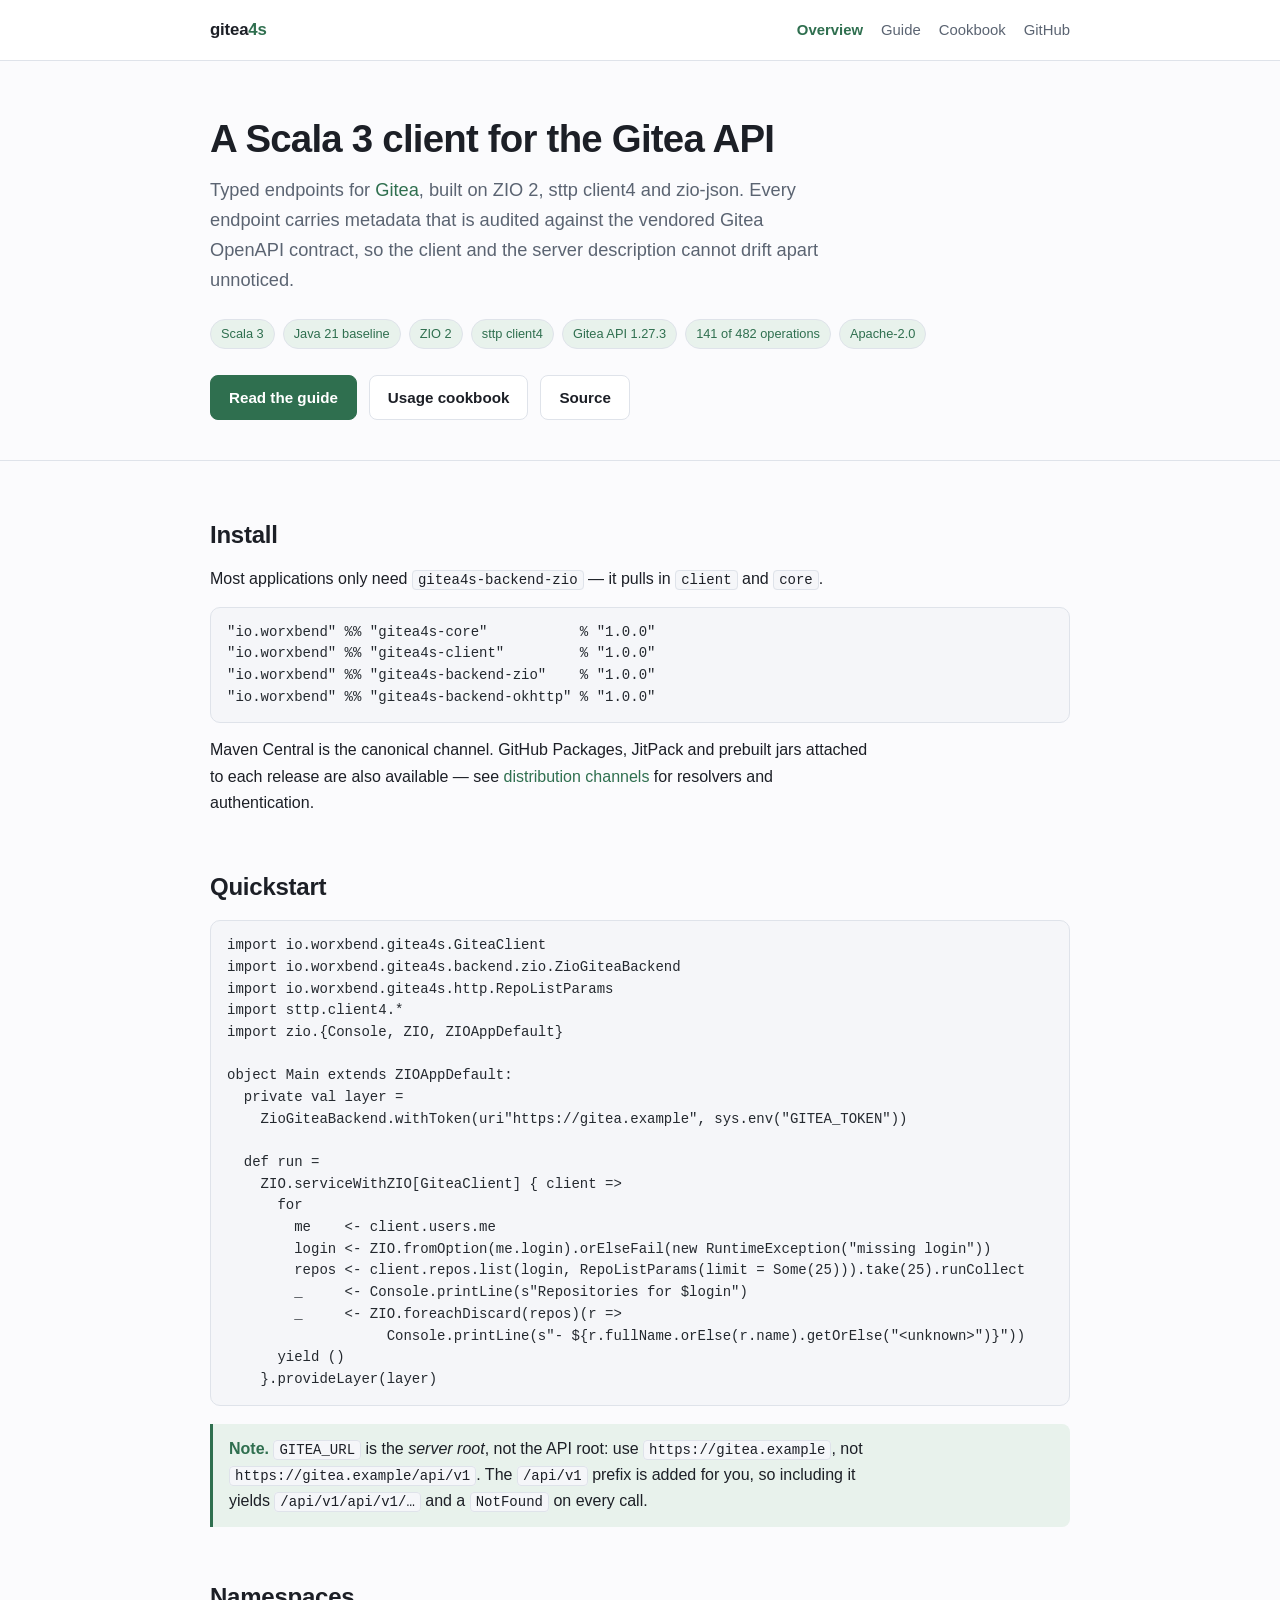
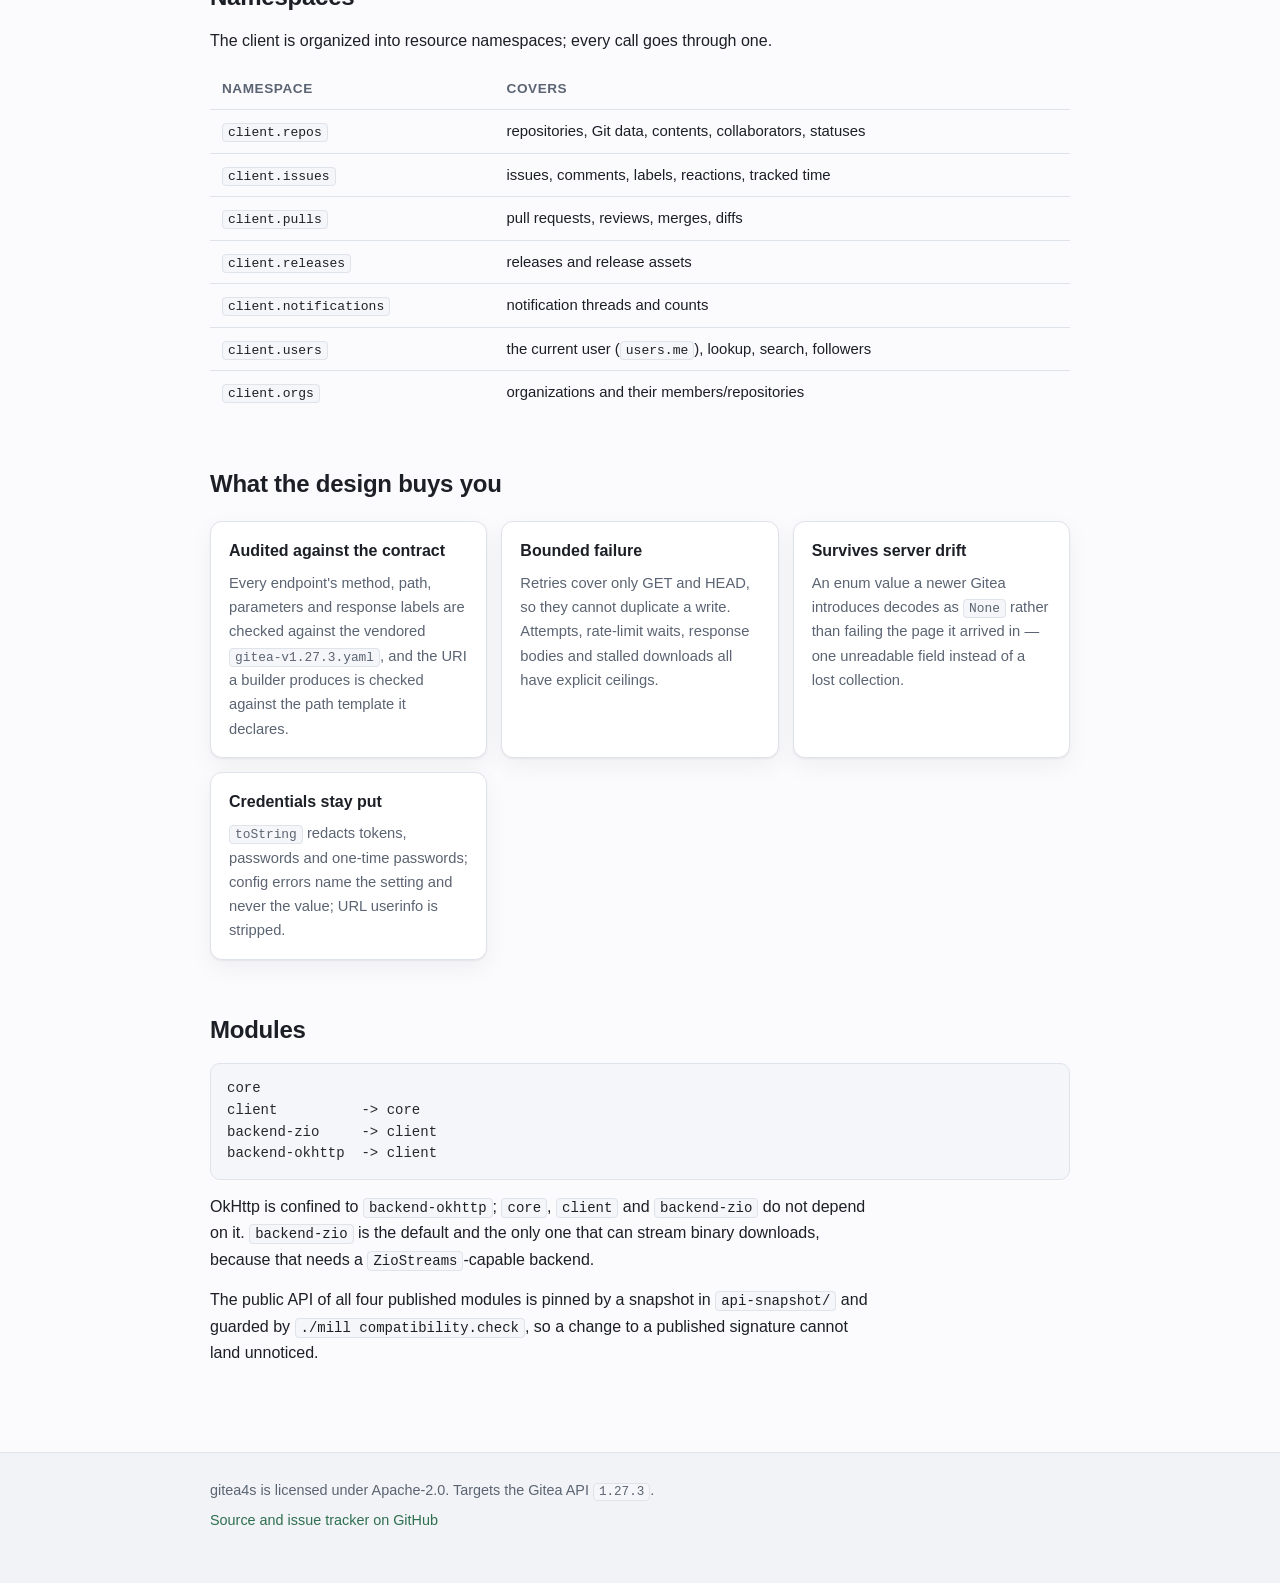
==== docs/index.html @ dbda1334 "Add typed coverage for eleven Gitea 1.27.3 operations" ====
<!doctype html>
<html lang="en">
<head>
<meta charset="utf-8">
<meta name="viewport" content="width=device-width, initial-scale=1">
<title>gitea4s — a Scala 3 client for the Gitea API</title>
<meta name="description" content="gitea4s is a Scala 3 client library for the Gitea API, built on ZIO 2, sttp client4 and zio-json, with every implemented endpoint audited against the Gitea 1.27.3 OpenAPI contract.">
<link rel="stylesheet" href="assets/site.css">
</head>
<body>

<header class="site">
  <div class="wrap">
    <a class="brand" href="index.html">gitea<span>4s</span></a>
    <nav class="site">
      <a href="index.html" aria-current="page">Overview</a>
      <a href="guide.html">Guide</a>
      <a href="cookbook.html">Cookbook</a>
      <a href="https://github.com/worxbend/gitea-scala-client">GitHub</a>
    </nav>
  </div>
</header>

<section class="hero">
  <div class="wrap">
    <h1>A Scala 3 client for the Gitea API</h1>
    <p class="lead">
      Typed endpoints for <a href="https://gitea.io">Gitea</a>, built on ZIO 2, sttp client4 and
      zio-json. Every endpoint carries metadata that is audited against the vendored Gitea OpenAPI
      contract, so the client and the server description cannot drift apart unnoticed.
    </p>
    <div class="badges">
      <span class="badge">Scala 3</span>
      <span class="badge">Java 21 baseline</span>
      <span class="badge">ZIO 2</span>
      <span class="badge">sttp client4</span>
      <span class="badge">Gitea API 1.27.3</span>
      <span class="badge">141 of 482 operations</span>
      <span class="badge">Apache-2.0</span>
    </div>
    <div class="cta">
      <a class="btn primary" href="guide.html">Read the guide</a>
      <a class="btn" href="cookbook.html">Usage cookbook</a>
      <a class="btn" href="https://github.com/worxbend/gitea-scala-client">Source</a>
    </div>
  </div>
</section>

<main>
<div class="wrap">

  <h2>Install</h2>

  <p>Most applications only need <code>gitea4s-backend-zio</code> — it pulls in
  <code>client</code> and <code>core</code>.</p>

<pre><code>"io.worxbend" %% "gitea4s-core"           % "1.0.0"
"io.worxbend" %% "gitea4s-client"         % "1.0.0"
"io.worxbend" %% "gitea4s-backend-zio"    % "1.0.0"
"io.worxbend" %% "gitea4s-backend-okhttp" % "1.0.0"</code></pre>

  <p>Maven Central is the canonical channel. GitHub Packages, JitPack and prebuilt jars attached to
  each release are also available — see
  <a href="https://github.com/worxbend/gitea-scala-client#distribution-channels">distribution
  channels</a> for resolvers and authentication.</p>

  <h2>Quickstart</h2>

<pre><code>import io.worxbend.gitea4s.GiteaClient
import io.worxbend.gitea4s.backend.zio.ZioGiteaBackend
import io.worxbend.gitea4s.http.RepoListParams
import sttp.client4.*
import zio.{Console, ZIO, ZIOAppDefault}

object Main extends ZIOAppDefault:
  private val layer =
    ZioGiteaBackend.withToken(uri"https://gitea.example", sys.env("GITEA_TOKEN"))

  def run =
    ZIO.serviceWithZIO[GiteaClient] { client =&gt;
      for
        me    &lt;- client.users.me
        login &lt;- ZIO.fromOption(me.login).orElseFail(new RuntimeException("missing login"))
        repos &lt;- client.repos.list(login, RepoListParams(limit = Some(25))).take(25).runCollect
        _     &lt;- Console.printLine(s"Repositories for $login")
        _     &lt;- ZIO.foreachDiscard(repos)(r =&gt;
                   Console.printLine(s"- ${r.fullName.orElse(r.name).getOrElse("&lt;unknown&gt;")}"))
      yield ()
    }.provideLayer(layer)</code></pre>

  <div class="note">
    <p><strong>Note.</strong> <code>GITEA_URL</code> is the <em>server root</em>, not the API root:
    use <code>https://gitea.example</code>, not <code>https://gitea.example/api/v1</code>. The
    <code>/api/v1</code> prefix is added for you, so including it yields
    <code>/api/v1/api/v1/…</code> and a <code>NotFound</code> on every call.</p>
  </div>

  <h2>Namespaces</h2>

  <p>The client is organized into resource namespaces; every call goes through one.</p>

  <div class="table-scroll">
  <table>
    <thead><tr><th>Namespace</th><th>Covers</th></tr></thead>
    <tbody>
      <tr><td><code>client.repos</code></td><td>repositories, Git data, contents, collaborators, statuses</td></tr>
      <tr><td><code>client.issues</code></td><td>issues, comments, labels, reactions, tracked time</td></tr>
      <tr><td><code>client.pulls</code></td><td>pull requests, reviews, merges, diffs</td></tr>
      <tr><td><code>client.releases</code></td><td>releases and release assets</td></tr>
      <tr><td><code>client.notifications</code></td><td>notification threads and counts</td></tr>
      <tr><td><code>client.users</code></td><td>the current user (<code>users.me</code>), lookup, search, followers</td></tr>
      <tr><td><code>client.orgs</code></td><td>organizations and their members/repositories</td></tr>
    </tbody>
  </table>
  </div>

  <h2>What the design buys you</h2>

  <div class="cards">
    <div class="card">
      <h3>Audited against the contract</h3>
      <p>Every endpoint's method, path, parameters and response labels are checked against the
      vendored <code>gitea-v1.27.3.yaml</code>, and the URI a builder produces is checked against
      the path template it declares.</p>
    </div>
    <div class="card">
      <h3>Bounded failure</h3>
      <p>Retries cover only GET and HEAD, so they cannot duplicate a write. Attempts, rate-limit
      waits, response bodies and stalled downloads all have explicit ceilings.</p>
    </div>
    <div class="card">
      <h3>Survives server drift</h3>
      <p>An enum value a newer Gitea introduces decodes as <code>None</code> rather than failing the
      page it arrived in — one unreadable field instead of a lost collection.</p>
    </div>
    <div class="card">
      <h3>Credentials stay put</h3>
      <p><code>toString</code> redacts tokens, passwords and one-time passwords; config errors name
      the setting and never the value; URL userinfo is stripped.</p>
    </div>
  </div>

  <h2>Modules</h2>

<pre><code>core
client          -&gt; core
backend-zio     -&gt; client
backend-okhttp  -&gt; client</code></pre>

  <p>OkHttp is confined to <code>backend-okhttp</code>; <code>core</code>, <code>client</code> and
  <code>backend-zio</code> do not depend on it. <code>backend-zio</code> is the default and the only
  one that can stream binary downloads, because that needs a <code>ZioStreams</code>-capable
  backend.</p>

  <p>The public API of all four published modules is pinned by a snapshot in
  <code>api-snapshot/</code> and guarded by <code>./mill compatibility.check</code>, so a change to
  a published signature cannot land unnoticed.</p>

</div>
</main>

<footer class="site">
  <div class="wrap">
    <p>gitea4s is licensed under Apache-2.0. Targets the Gitea API <code>1.27.3</code>.</p>
    <p><a href="https://github.com/worxbend/gitea-scala-client">Source and issue tracker on GitHub</a></p>
  </div>
</footer>

</body>
</html>
---- docs/assets/site.css ----
/* gitea4s microsite — hand-written, self-contained, no external assets. */

:root {
  color-scheme: light dark;

  --bg: #fbfbfd;
  --bg-raised: #ffffff;
  --bg-sunken: #f2f3f7;
  --text: #1c1f26;
  --text-muted: #5b6472;
  --border: #dfe3ea;
  --accent: #2f6f4f;
  --accent-soft: #e8f2ec;
  --code-bg: #f5f6f9;
  --code-text: #24292f;
  --shadow: 0 1px 2px rgba(16, 22, 32, .06), 0 8px 24px rgba(16, 22, 32, .05);
}

@media (prefers-color-scheme: dark) {
  :root {
    --bg: #0f1216;
    --bg-raised: #161a20;
    --bg-sunken: #12161b;
    --text: #e6e9ee;
    --text-muted: #9aa4b2;
    --border: #262c35;
    --accent: #6fc79a;
    --accent-soft: #16241d;
    --code-bg: #12161b;
    --code-text: #d6dbe3;
    --shadow: 0 1px 2px rgba(0, 0, 0, .5), 0 8px 24px rgba(0, 0, 0, .35);
  }
}

* { box-sizing: border-box; }

body {
  margin: 0;
  background: var(--bg);
  color: var(--text);
  font: 16px/1.65 -apple-system, BlinkMacSystemFont, "Segoe UI", Roboto, "Helvetica Neue", Arial, sans-serif;
  -webkit-text-size-adjust: 100%;
}

a { color: var(--accent); text-decoration: none; }
a:hover { text-decoration: underline; }

.wrap { max-width: 900px; margin: 0 auto; padding: 0 20px; }

/* ---------- header ---------- */

header.site {
  border-bottom: 1px solid var(--border);
  background: var(--bg-raised);
  position: sticky;
  top: 0;
  z-index: 10;
}

header.site .wrap {
  display: flex;
  align-items: center;
  gap: 24px;
  min-height: 60px;
  flex-wrap: wrap;
}

.brand {
  font-weight: 700;
  font-size: 1.05rem;
  color: var(--text);
  letter-spacing: -.01em;
}
.brand:hover { text-decoration: none; }
.brand span { color: var(--accent); }

nav.site { display: flex; gap: 18px; margin-left: auto; flex-wrap: wrap; }
nav.site a { color: var(--text-muted); font-size: .93rem; }
nav.site a:hover, nav.site a[aria-current="page"] { color: var(--accent); text-decoration: none; }
nav.site a[aria-current="page"] { font-weight: 600; }

/* ---------- hero ---------- */

.hero { padding: 56px 0 40px; border-bottom: 1px solid var(--border); }
.hero h1 { font-size: 2.4rem; line-height: 1.15; margin: 0 0 14px; letter-spacing: -.02em; }
.hero p.lead { font-size: 1.14rem; color: var(--text-muted); margin: 0 0 24px; max-width: 62ch; }

.badges { display: flex; flex-wrap: wrap; gap: 8px; margin-bottom: 26px; }
.badge {
  font-size: .8rem;
  padding: 3px 10px;
  border-radius: 999px;
  background: var(--accent-soft);
  color: var(--accent);
  border: 1px solid var(--border);
  white-space: nowrap;
}

.cta { display: flex; gap: 12px; flex-wrap: wrap; }
.btn {
  display: inline-block;
  padding: 9px 18px;
  border-radius: 8px;
  font-size: .95rem;
  font-weight: 600;
  border: 1px solid var(--border);
  background: var(--bg-raised);
  color: var(--text);
}
.btn:hover { text-decoration: none; border-color: var(--accent); }
.btn.primary { background: var(--accent); border-color: var(--accent); color: #fff; }
@media (prefers-color-scheme: dark) { .btn.primary { color: #0f1216; } }

/* ---------- content ---------- */

main { padding: 40px 0 72px; }

h2 {
  font-size: 1.5rem;
  margin: 44px 0 12px;
  letter-spacing: -.01em;
  padding-top: 6px;
}
h2:first-of-type { margin-top: 8px; }
h3 { font-size: 1.1rem; margin: 28px 0 8px; }

p { margin: 0 0 14px; max-width: 74ch; }
ul, ol { max-width: 74ch; padding-left: 22px; }
li { margin-bottom: 6px; }

code {
  font-family: ui-monospace, SFMono-Regular, "SF Mono", Menlo, Consolas, monospace;
  font-size: .875em;
  background: var(--code-bg);
  padding: 1px 5px;
  border-radius: 4px;
  border: 1px solid var(--border);
}

pre {
  background: var(--code-bg);
  color: var(--code-text);
  border: 1px solid var(--border);
  border-radius: 10px;
  padding: 14px 16px;
  overflow-x: auto;
  font-size: .875rem;
  line-height: 1.55;
}
pre code { background: none; border: 0; padding: 0; font-size: inherit; }

/* Wide content scrolls inside its own box; the page never scrolls sideways. */
.table-scroll { overflow-x: auto; margin-bottom: 18px; }
table { border-collapse: collapse; width: 100%; font-size: .93rem; }
th, td { text-align: left; padding: 9px 12px; border-bottom: 1px solid var(--border); vertical-align: top; }
th { font-weight: 600; color: var(--text-muted); font-size: .85rem; text-transform: uppercase; letter-spacing: .04em; }
tbody tr:last-child td { border-bottom: 0; }

.note {
  border-left: 3px solid var(--accent);
  background: var(--accent-soft);
  padding: 12px 16px;
  border-radius: 0 8px 8px 0;
  margin: 18px 0;
}
.note p:last-child { margin-bottom: 0; }
.note strong { color: var(--accent); }

.cards { display: grid; grid-template-columns: repeat(auto-fit, minmax(240px, 1fr)); gap: 14px; margin: 18px 0 8px; }
.card {
  background: var(--bg-raised);
  border: 1px solid var(--border);
  border-radius: 12px;
  padding: 16px 18px;
  box-shadow: var(--shadow);
}
.card h3 { margin: 0 0 6px; font-size: 1rem; }
.card p { font-size: .92rem; color: var(--text-muted); margin: 0; }

/* ---------- footer ---------- */

footer.site {
  border-top: 1px solid var(--border);
  padding: 26px 0 44px;
  color: var(--text-muted);
  font-size: .9rem;
  background: var(--bg-sunken);
}
footer.site p { margin: 0 0 6px; }

@media (max-width: 640px) {
  .hero { padding: 36px 0 28px; }
  .hero h1 { font-size: 1.85rem; }
  header.site .wrap { min-height: 0; padding-top: 10px; padding-bottom: 10px; }
  nav.site { margin-left: 0; width: 100%; gap: 14px; }
}
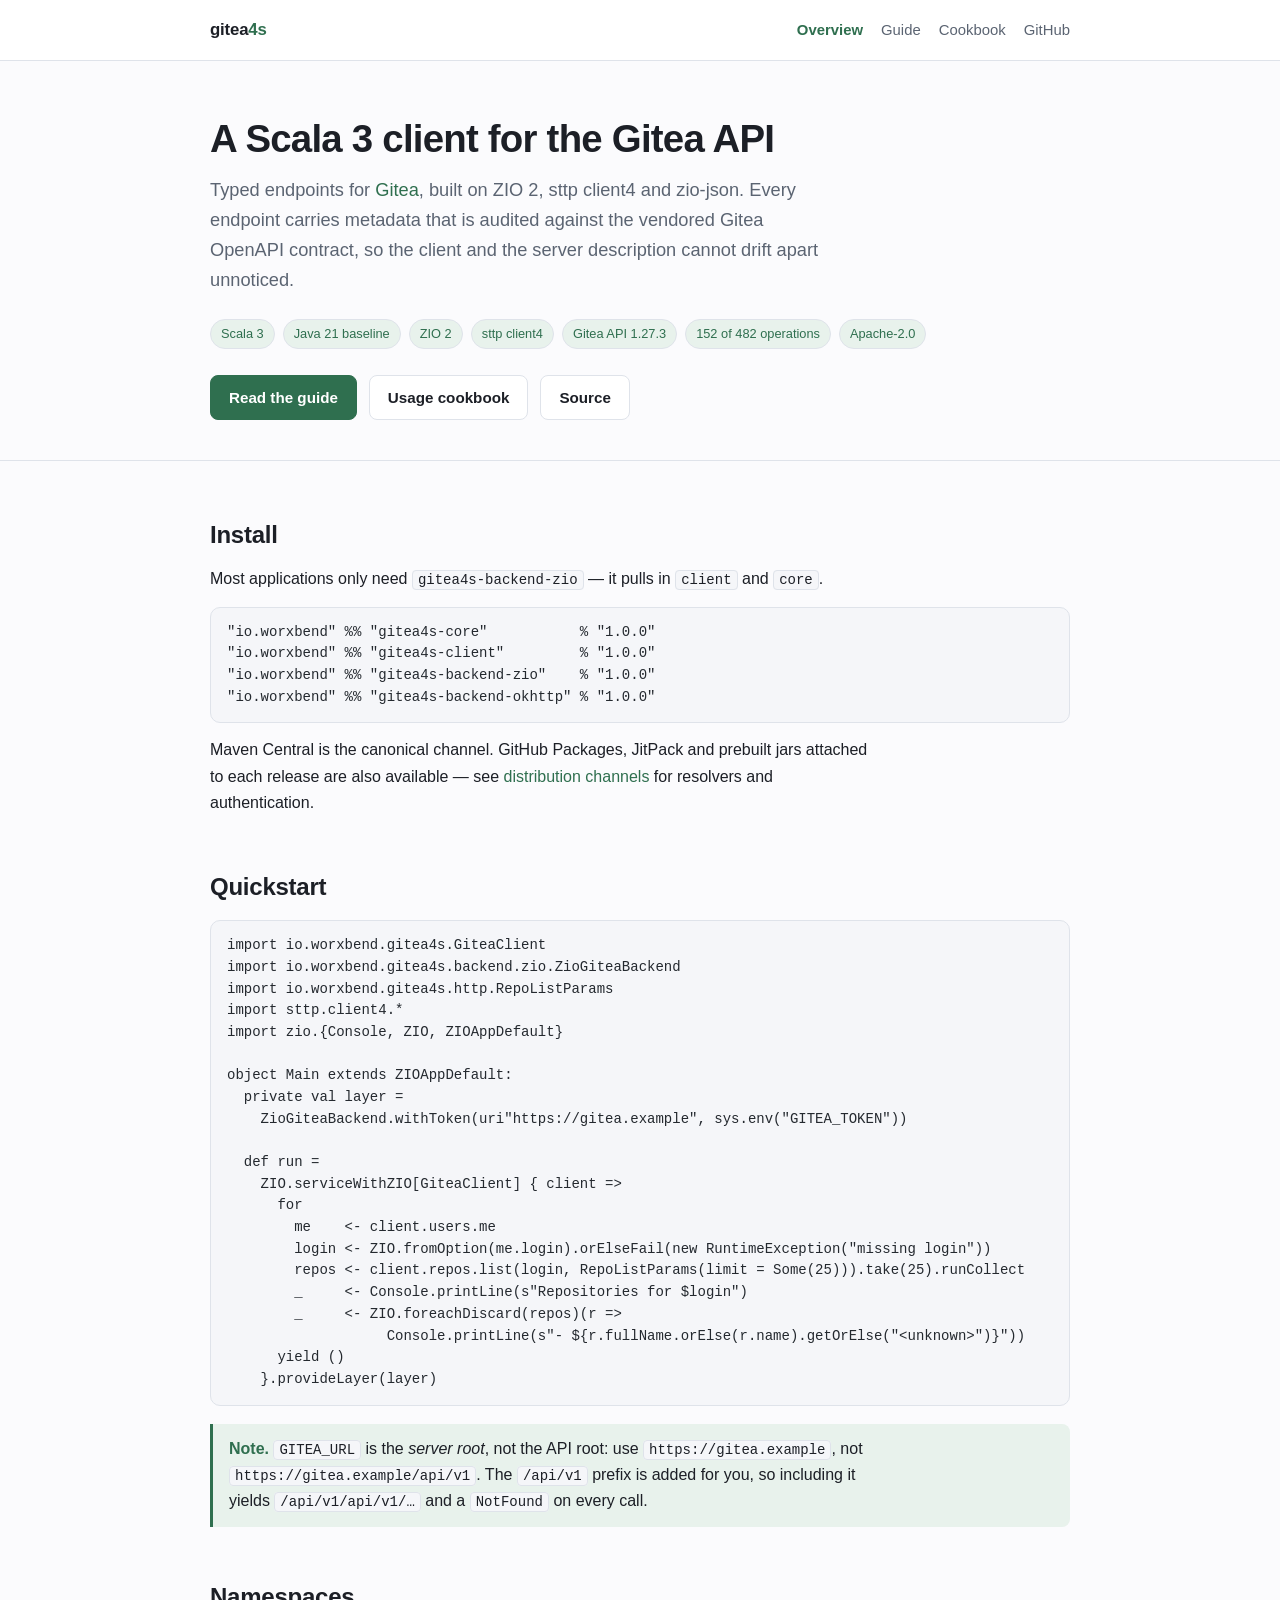
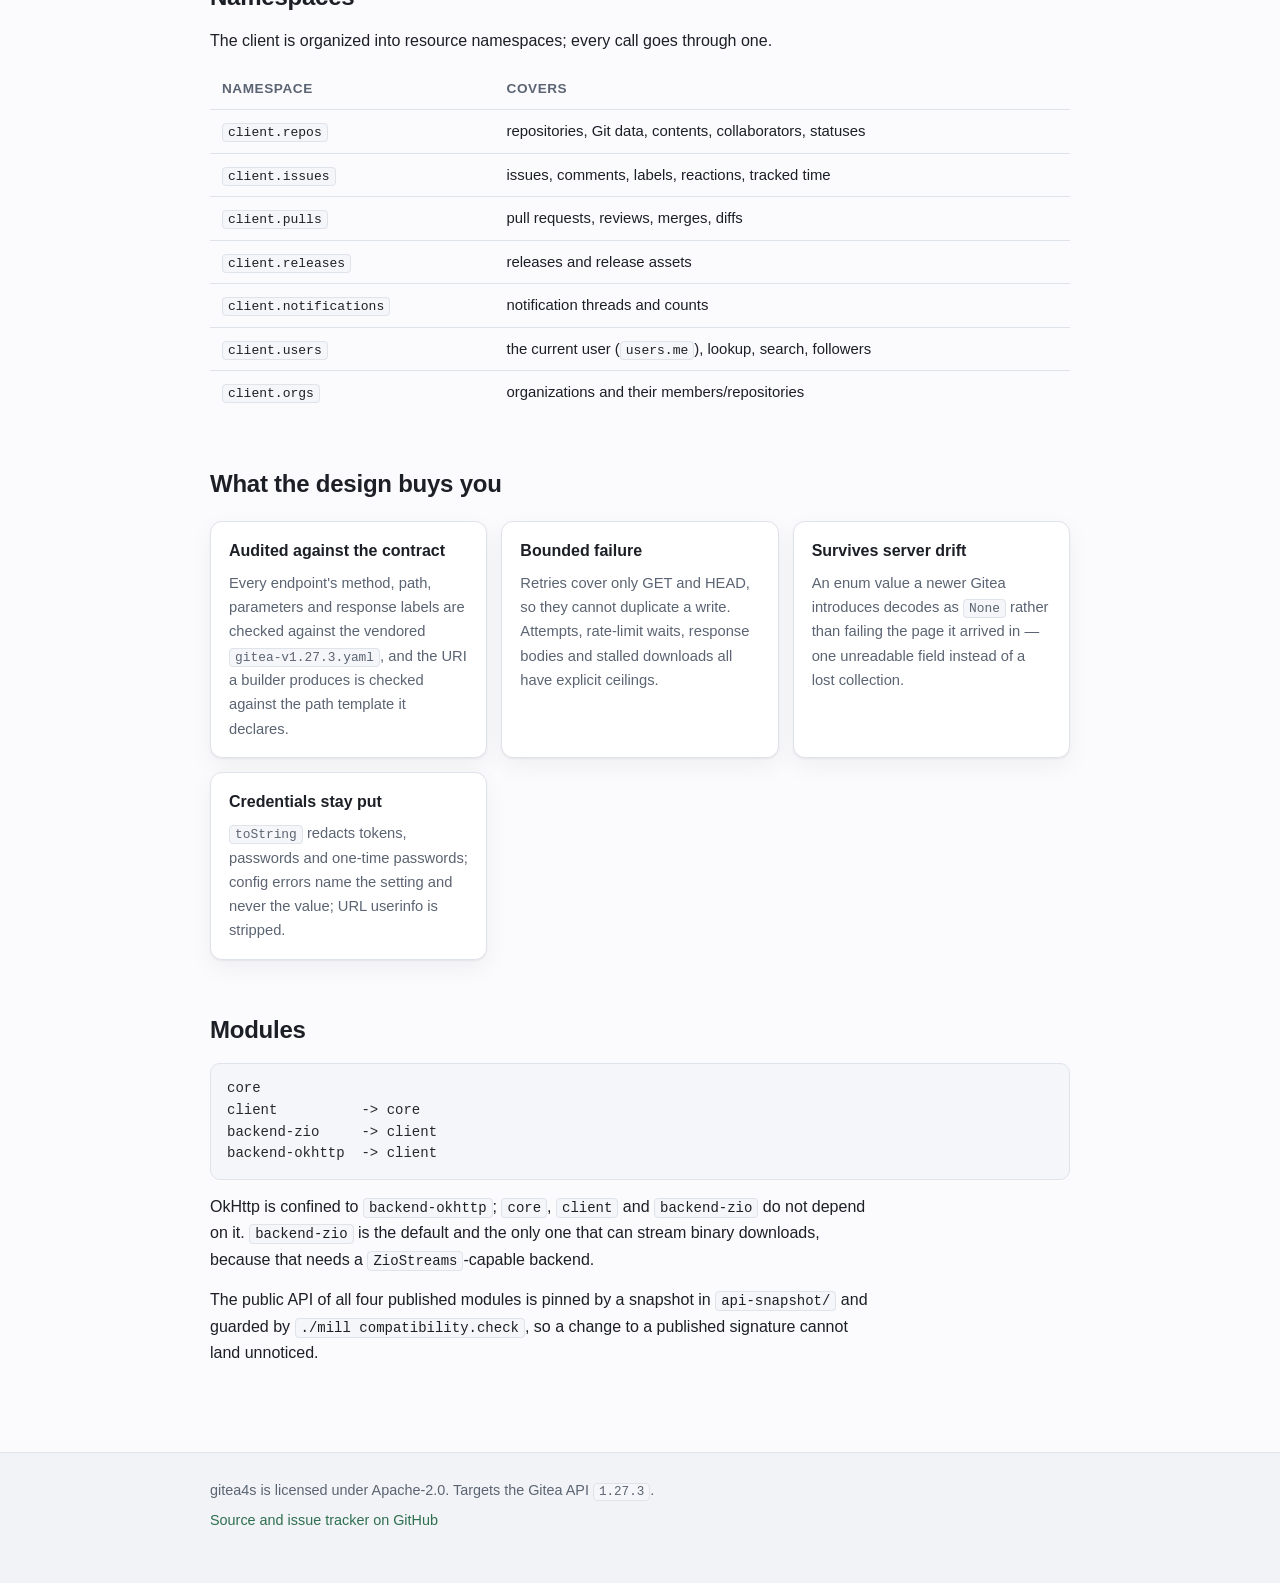
==== commit d79958a4: "Add audited repository lifecycle and transfer operations" ====
--- a/docs/index.html
+++ b/docs/index.html
@@ -35,7 +35,7 @@
       <span class="badge">ZIO 2</span>
       <span class="badge">sttp client4</span>
       <span class="badge">Gitea API 1.27.3</span>
-      <span class="badge">141 of 482 operations</span>
+      <span class="badge">152 of 482 operations</span>
       <span class="badge">Apache-2.0</span>
     </div>
     <div class="cta">
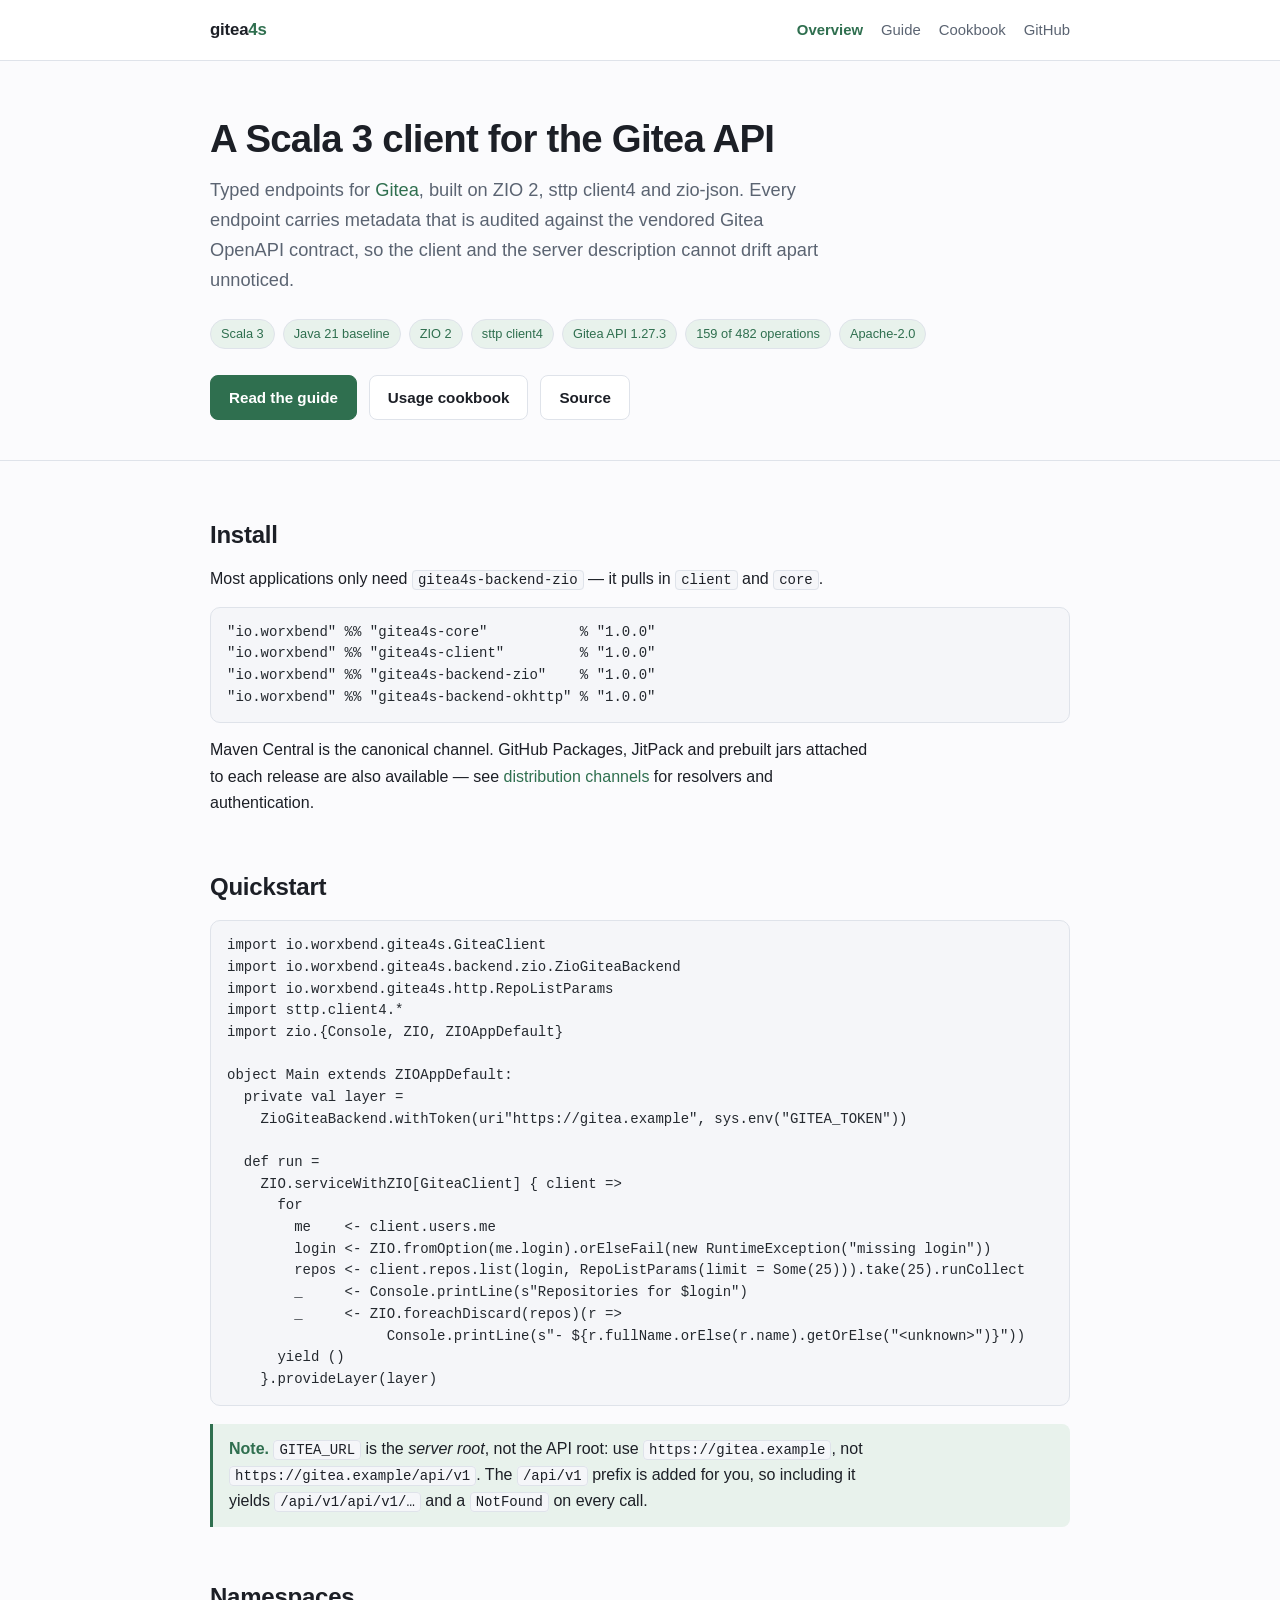
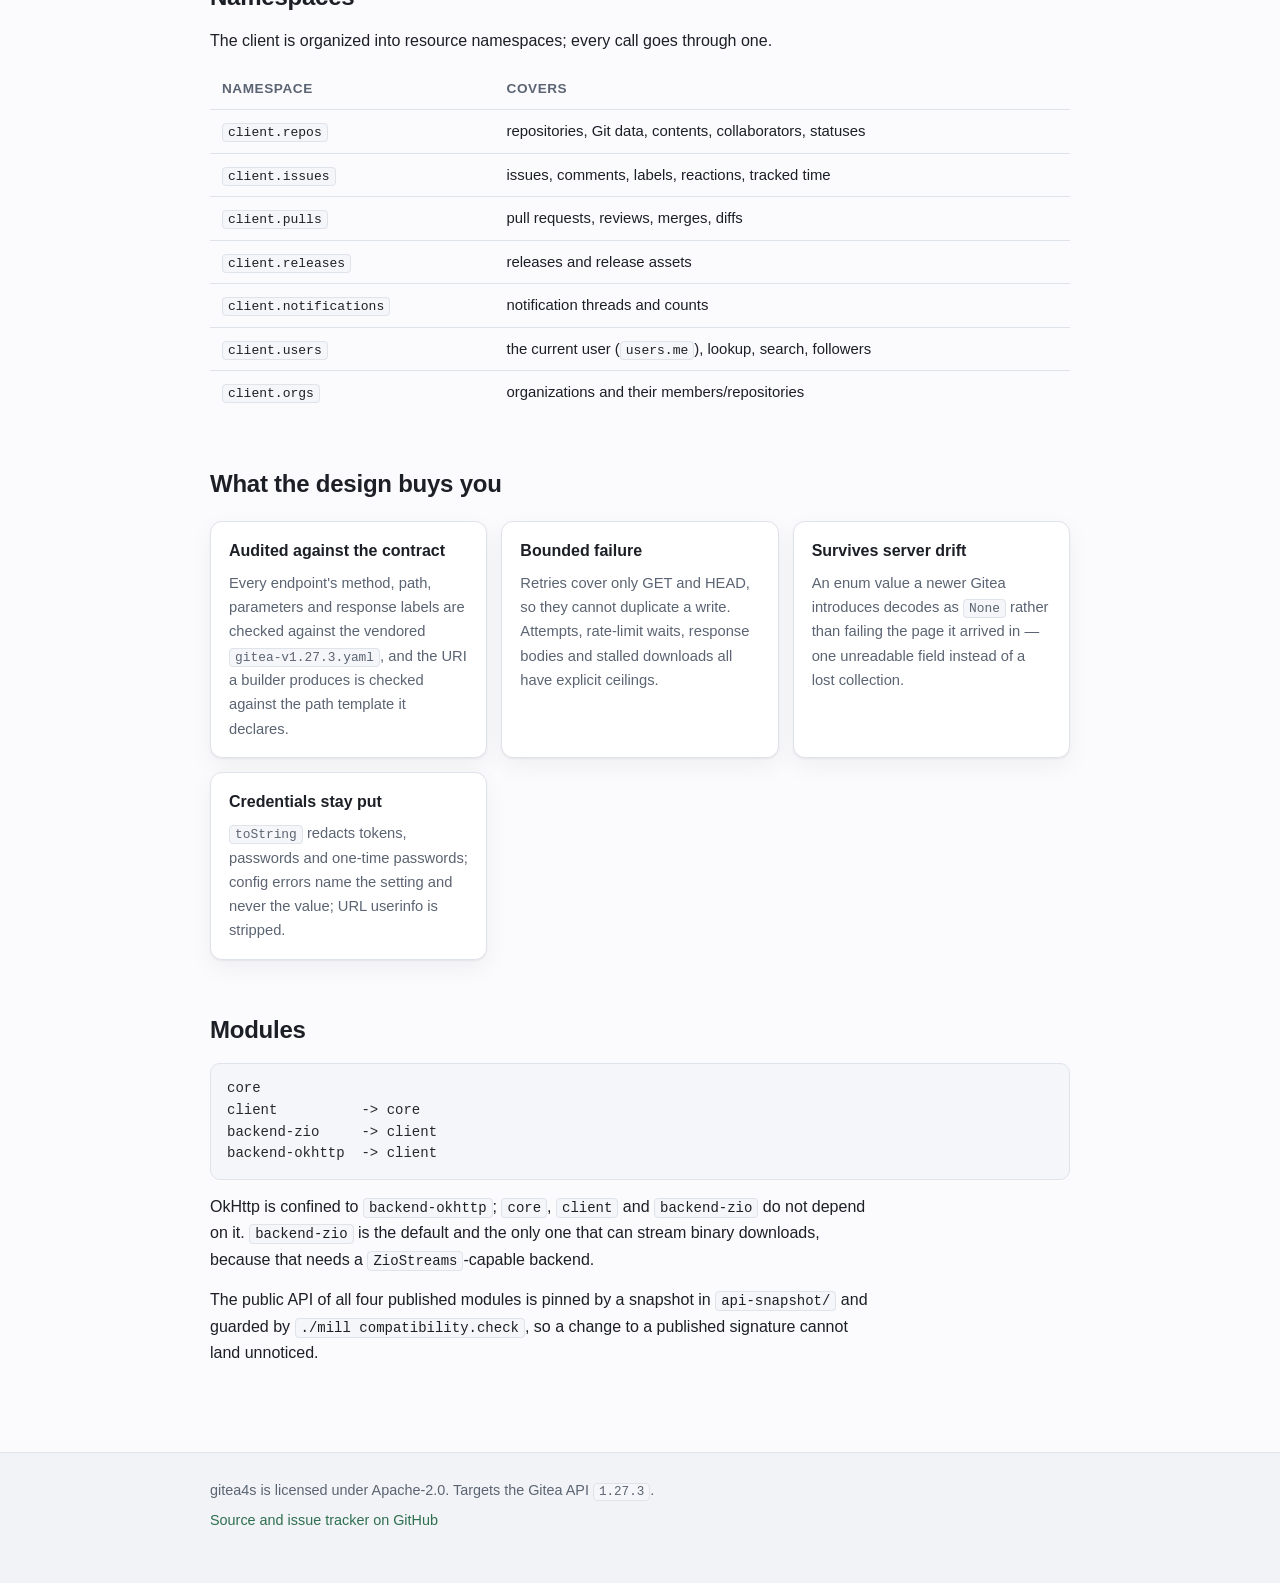
==== commit f47000bb: "Add audited branch and Git-hook operations" ====
--- a/docs/index.html
+++ b/docs/index.html
@@ -35,7 +35,7 @@
       <span class="badge">ZIO 2</span>
       <span class="badge">sttp client4</span>
       <span class="badge">Gitea API 1.27.3</span>
-      <span class="badge">152 of 482 operations</span>
+      <span class="badge">159 of 482 operations</span>
       <span class="badge">Apache-2.0</span>
     </div>
     <div class="cta">
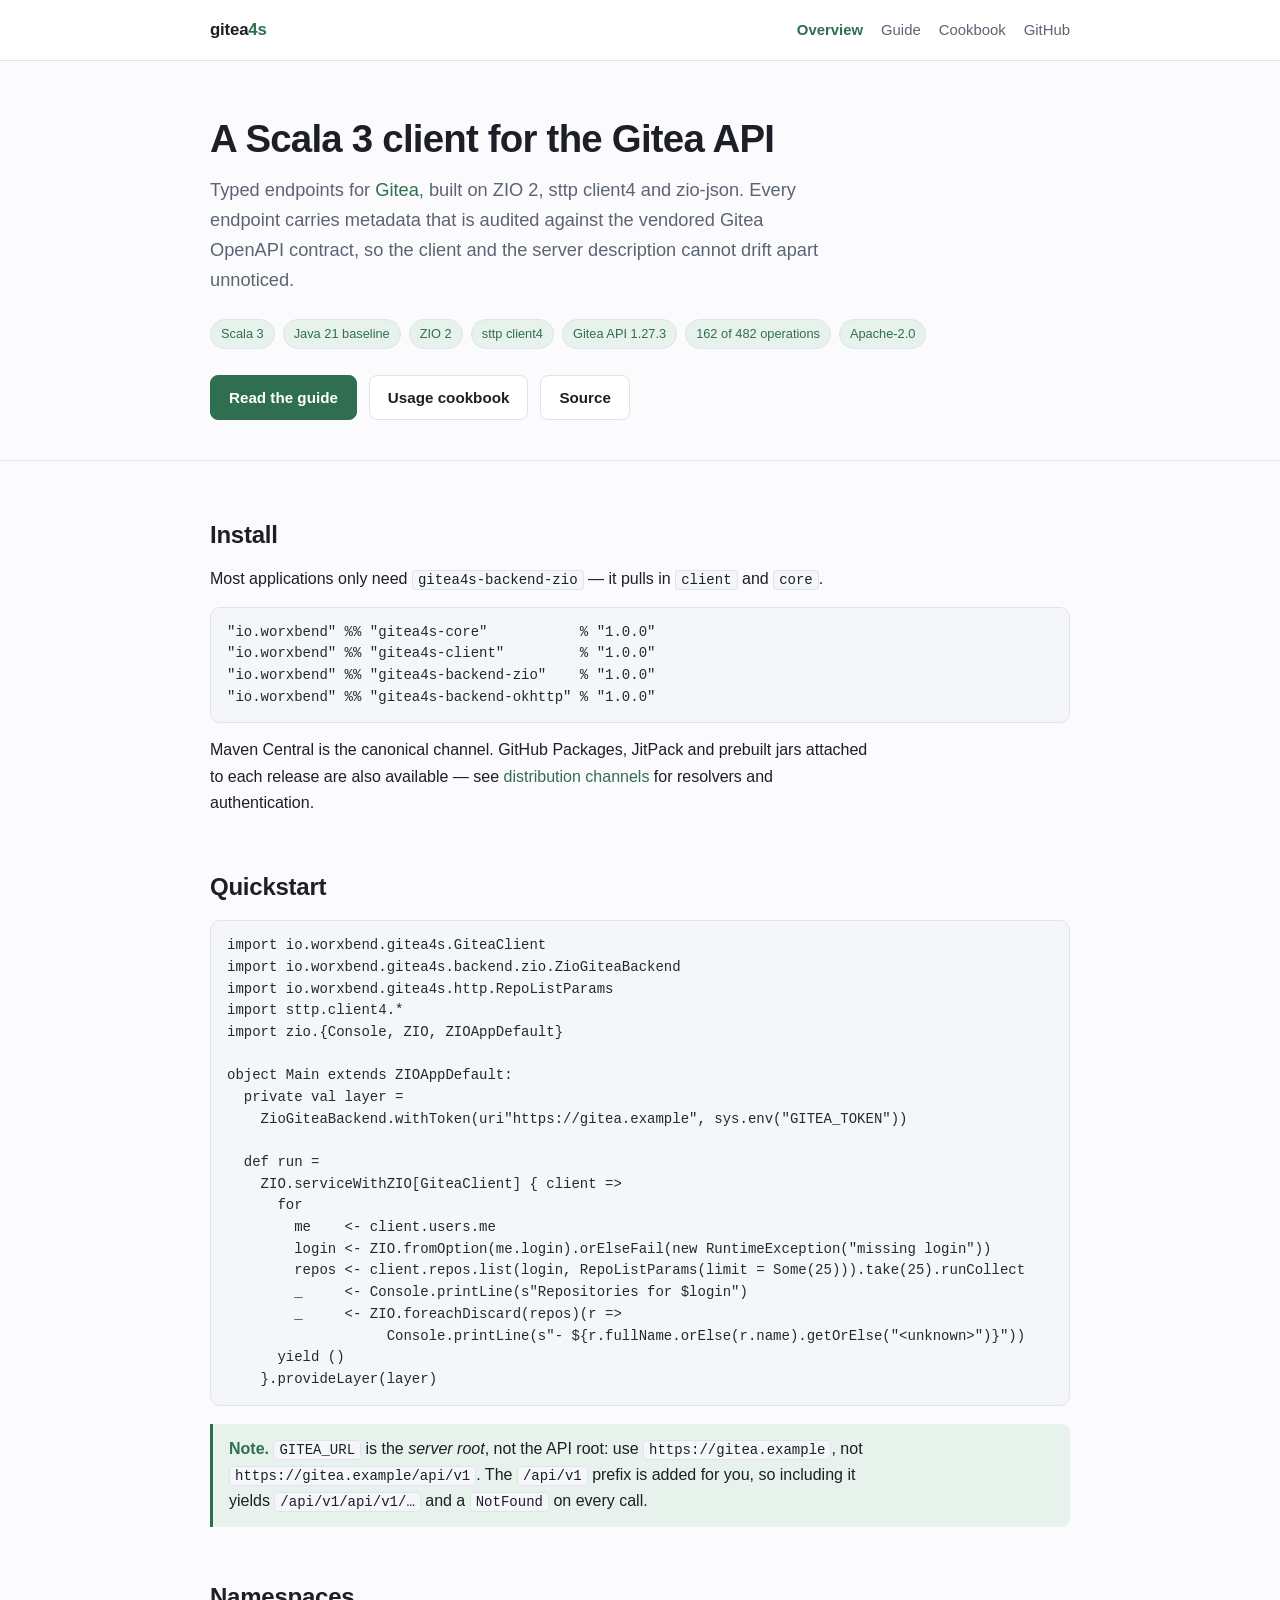
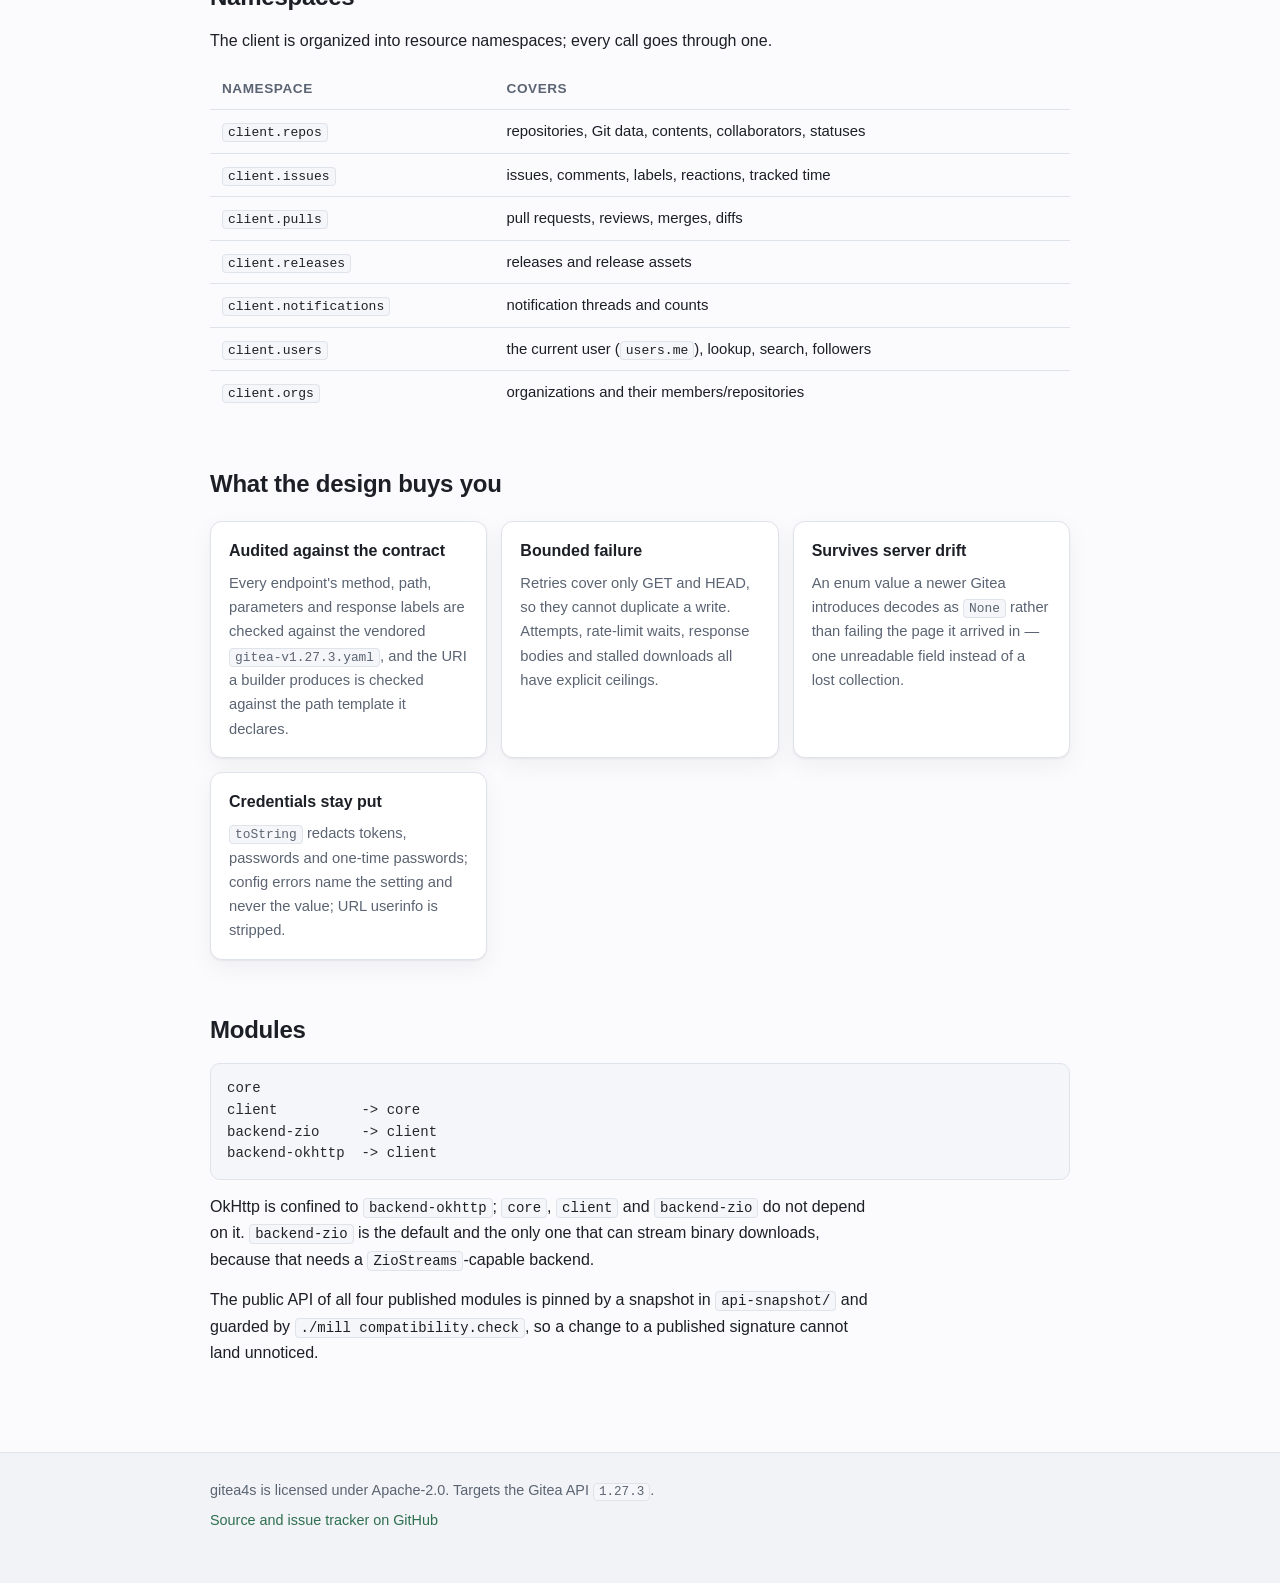
==== commit 98056a49: "Add audited tag-protection writes" ====
--- a/docs/index.html
+++ b/docs/index.html
@@ -35,7 +35,7 @@
       <span class="badge">ZIO 2</span>
       <span class="badge">sttp client4</span>
       <span class="badge">Gitea API 1.27.3</span>
-      <span class="badge">159 of 482 operations</span>
+      <span class="badge">162 of 482 operations</span>
       <span class="badge">Apache-2.0</span>
     </div>
     <div class="cta">
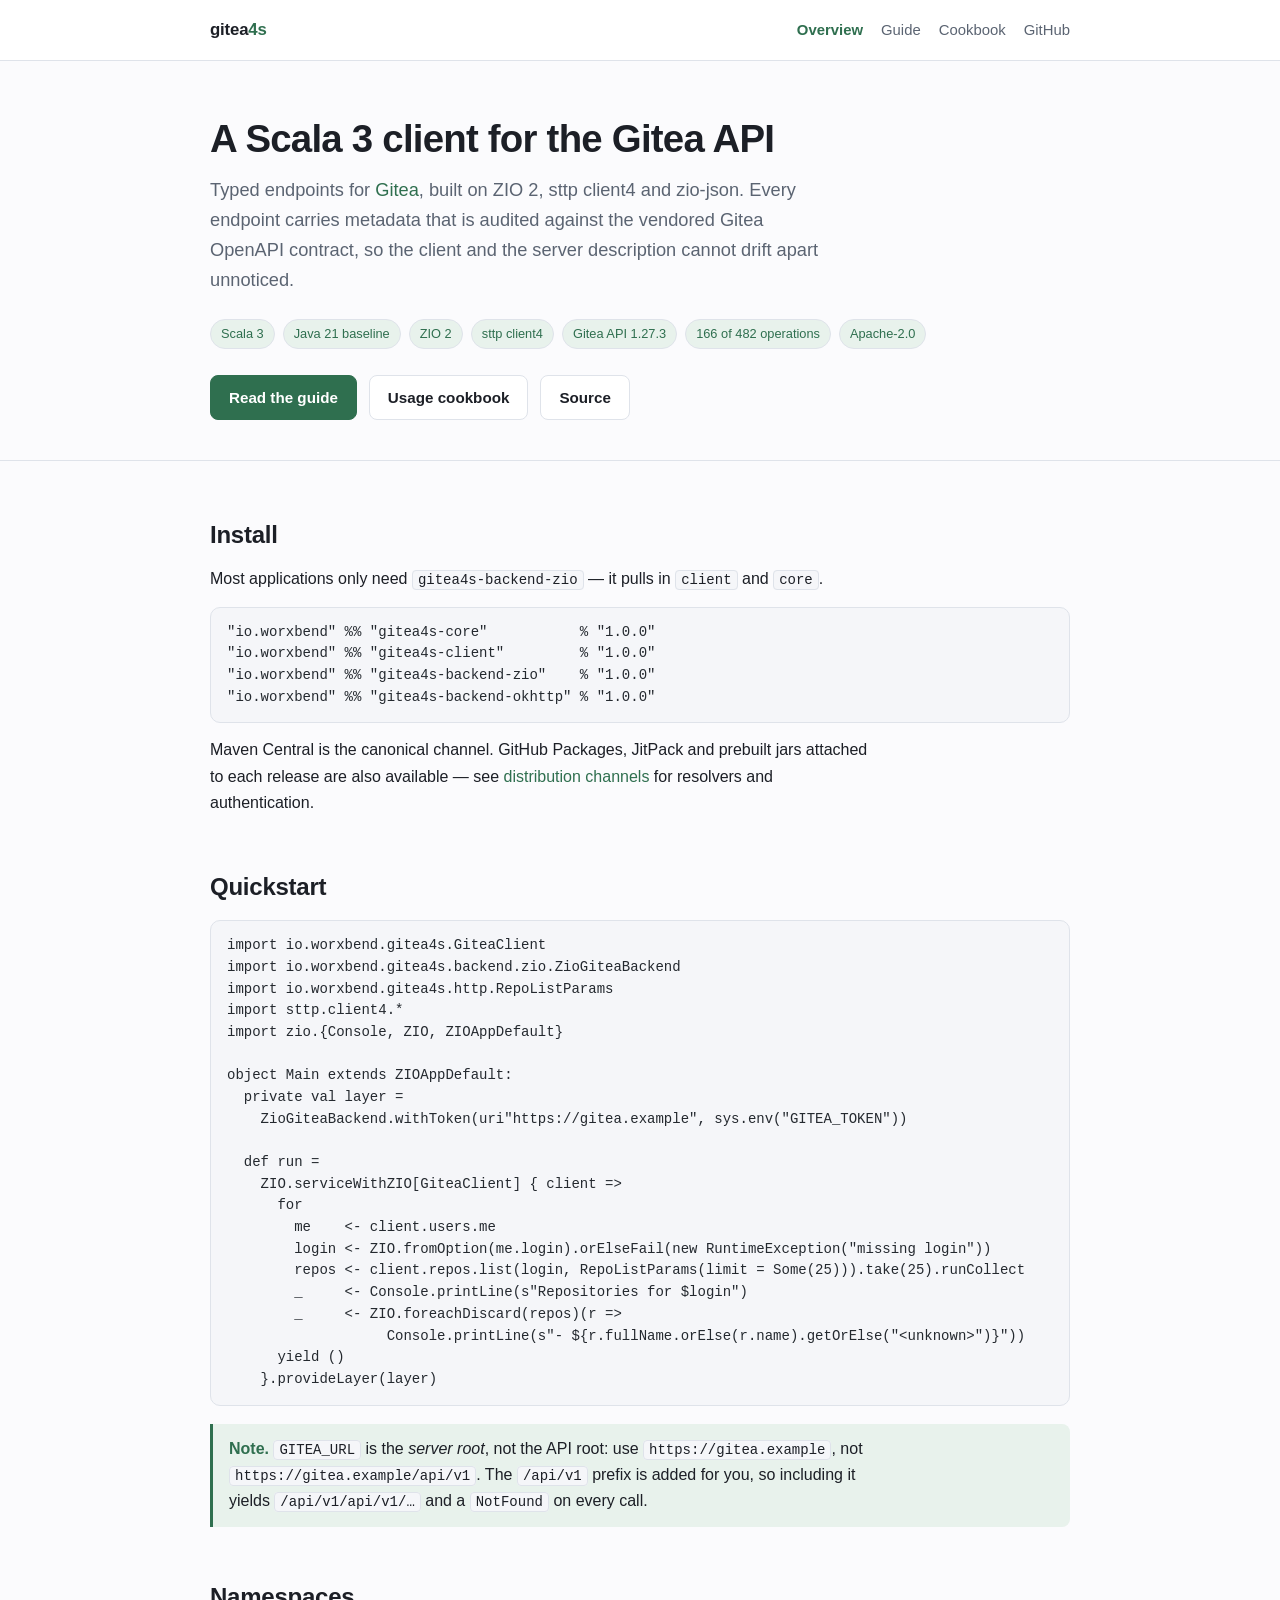
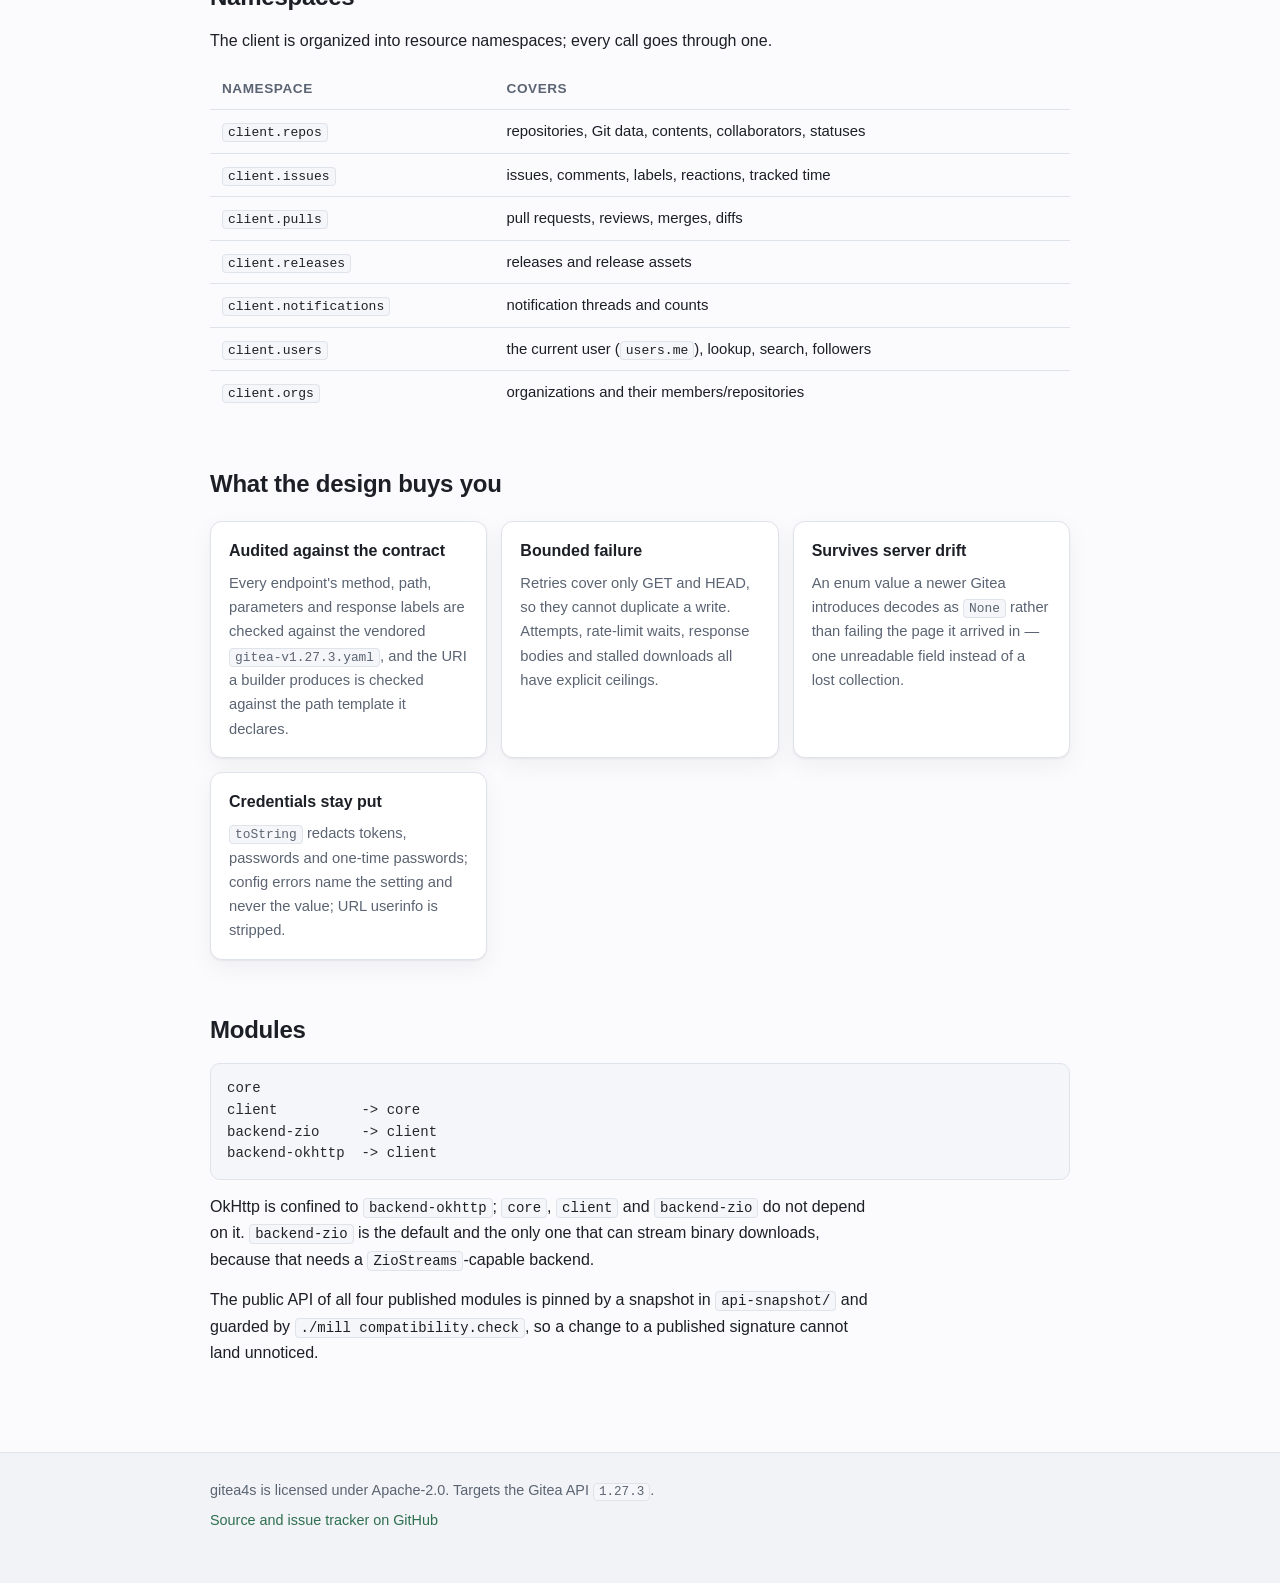
==== commit 054b9f58: "Use one current Gitea client and add branch protection writes" ====
--- a/docs/index.html
+++ b/docs/index.html
@@ -35,7 +35,7 @@
       <span class="badge">ZIO 2</span>
       <span class="badge">sttp client4</span>
       <span class="badge">Gitea API 1.27.3</span>
-      <span class="badge">162 of 482 operations</span>
+      <span class="badge">166 of 482 operations</span>
       <span class="badge">Apache-2.0</span>
     </div>
     <div class="cta">
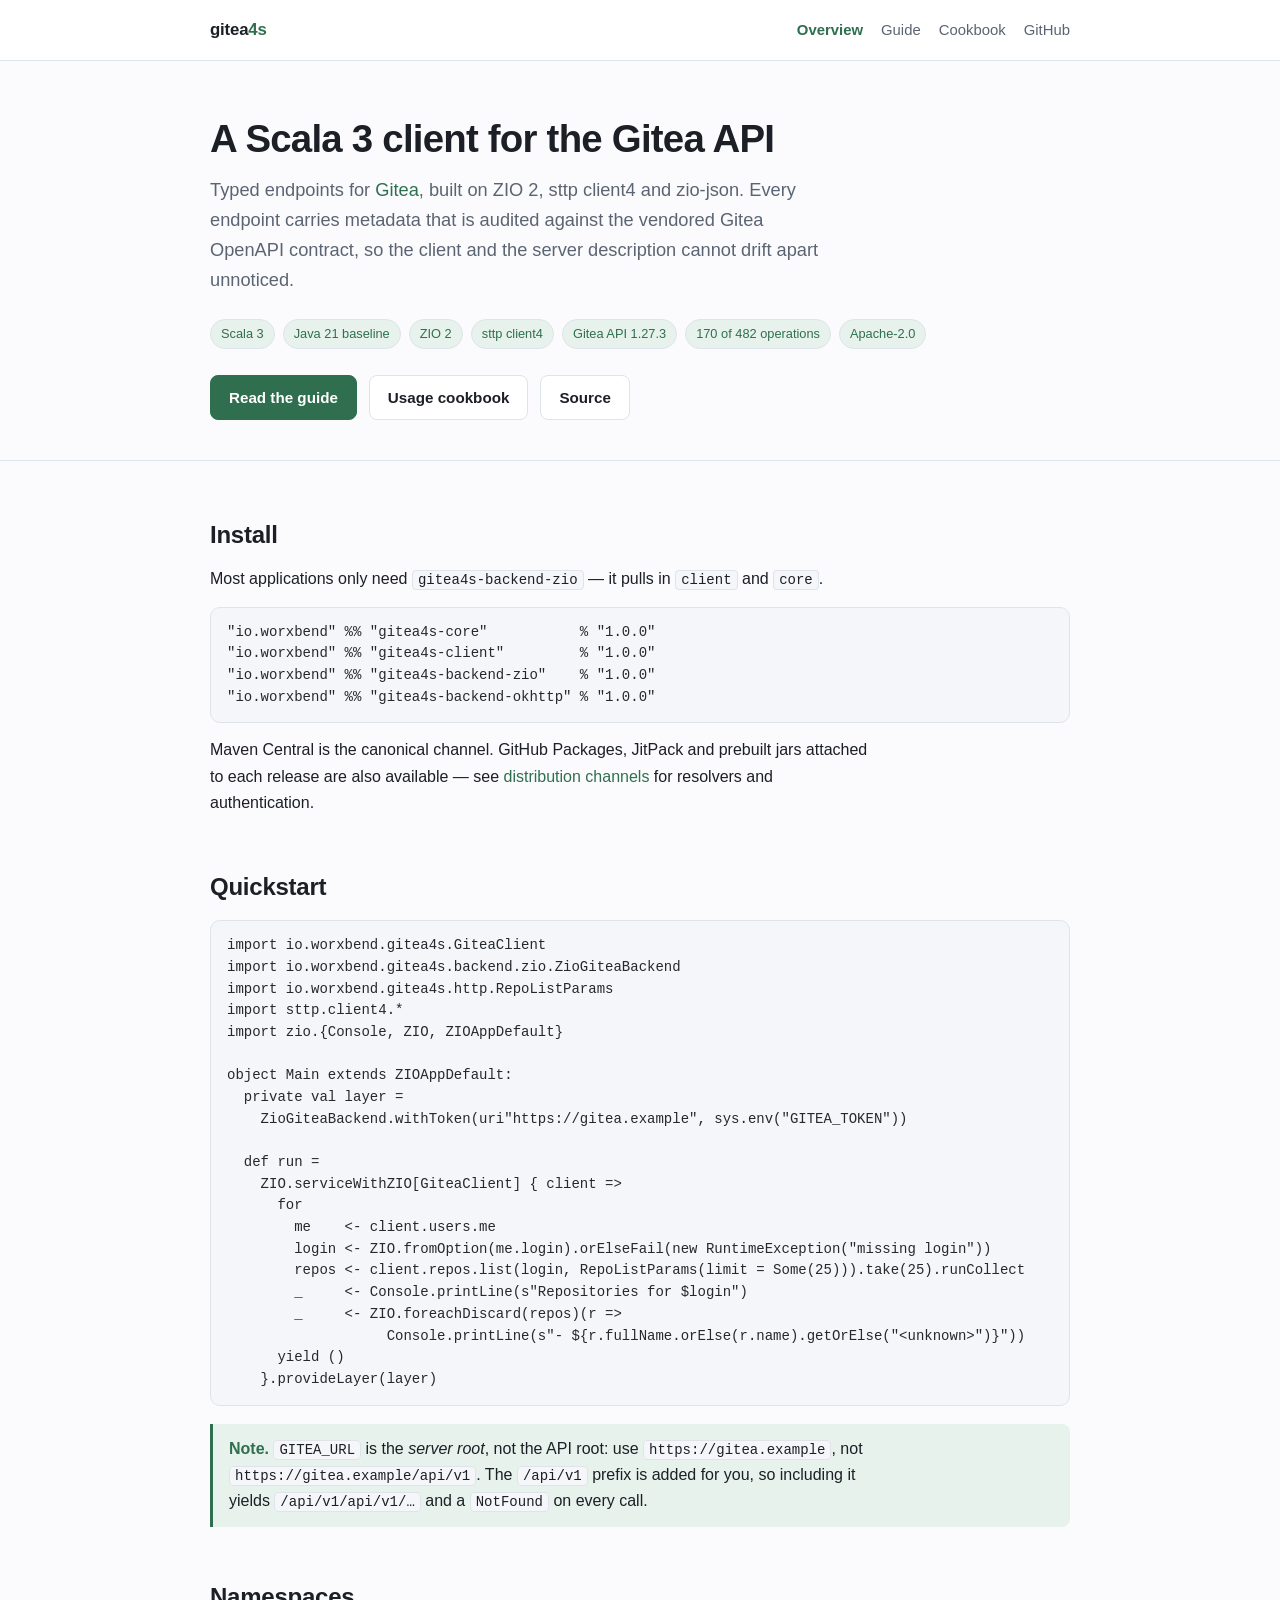
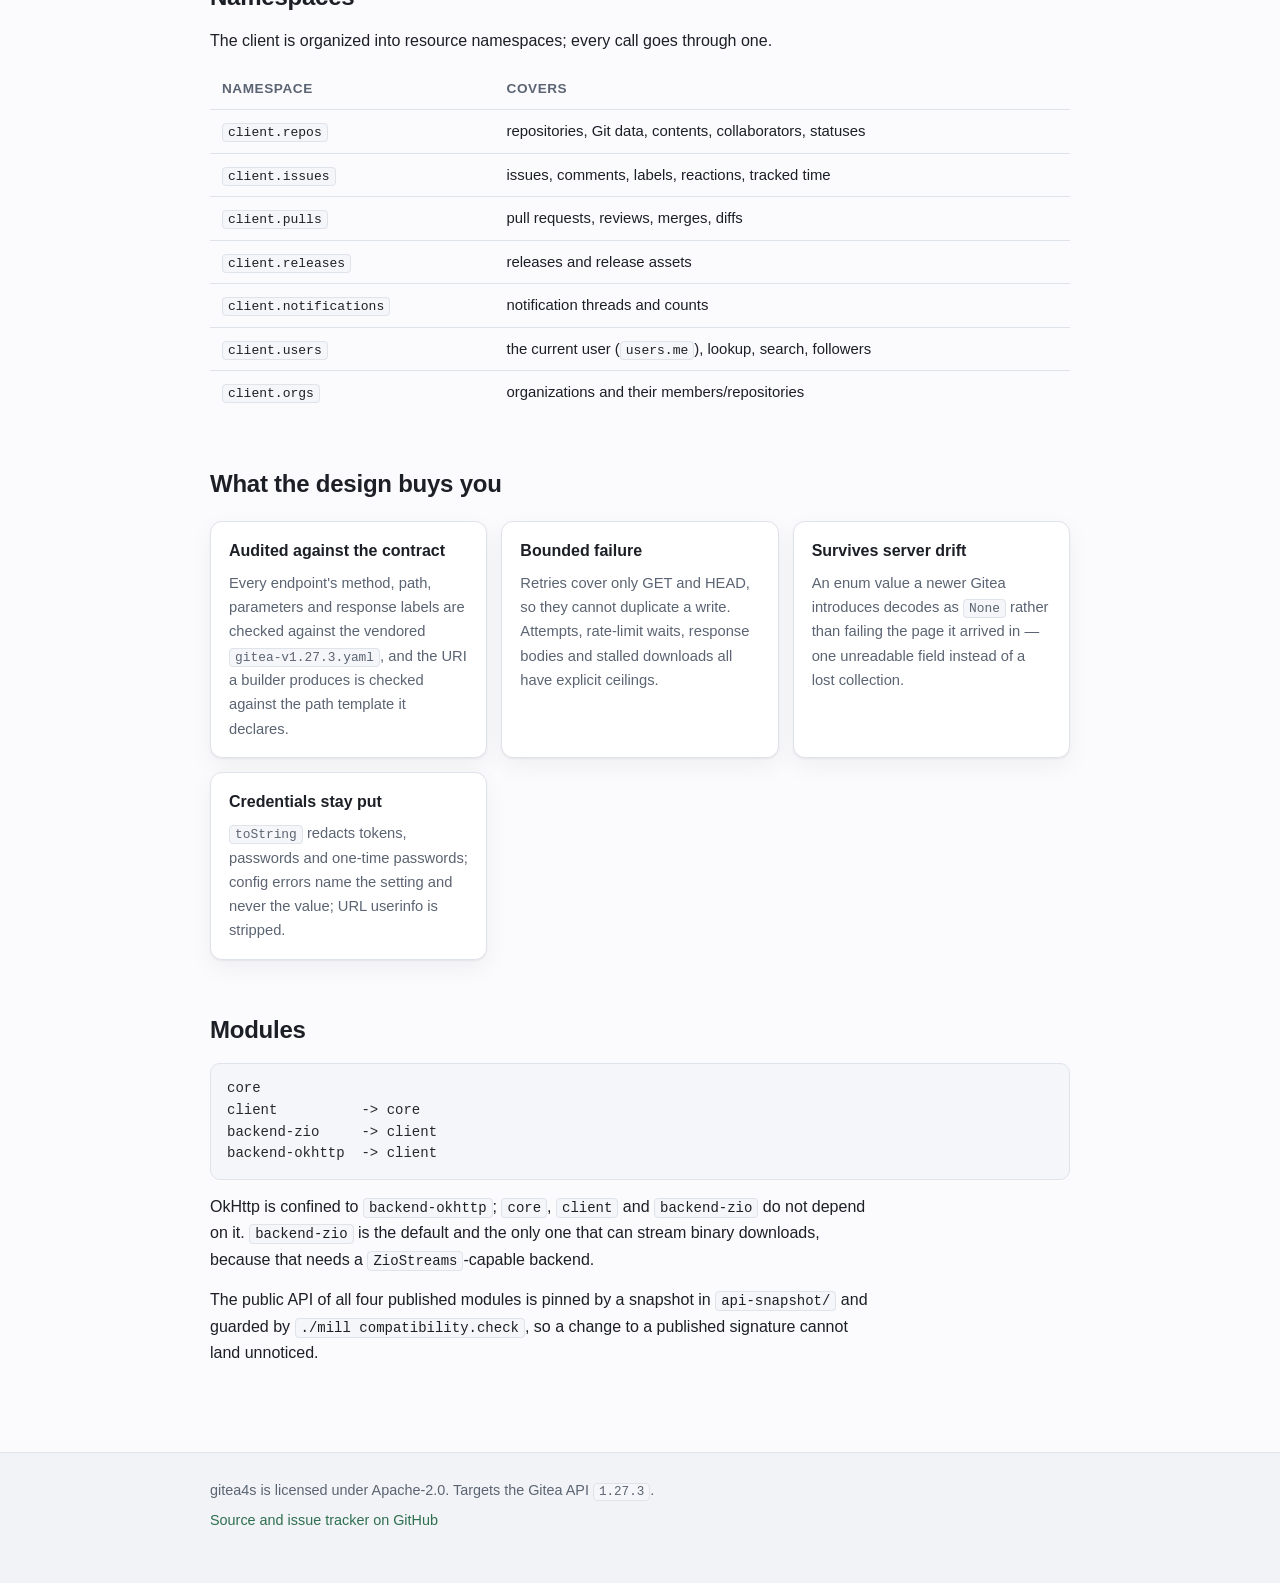
==== commit f27ed596: "Add typed public instance settings reads" ====
--- a/docs/index.html
+++ b/docs/index.html
@@ -35,7 +35,7 @@
       <span class="badge">ZIO 2</span>
       <span class="badge">sttp client4</span>
       <span class="badge">Gitea API 1.27.3</span>
-      <span class="badge">166 of 482 operations</span>
+      <span class="badge">170 of 482 operations</span>
       <span class="badge">Apache-2.0</span>
     </div>
     <div class="cta">
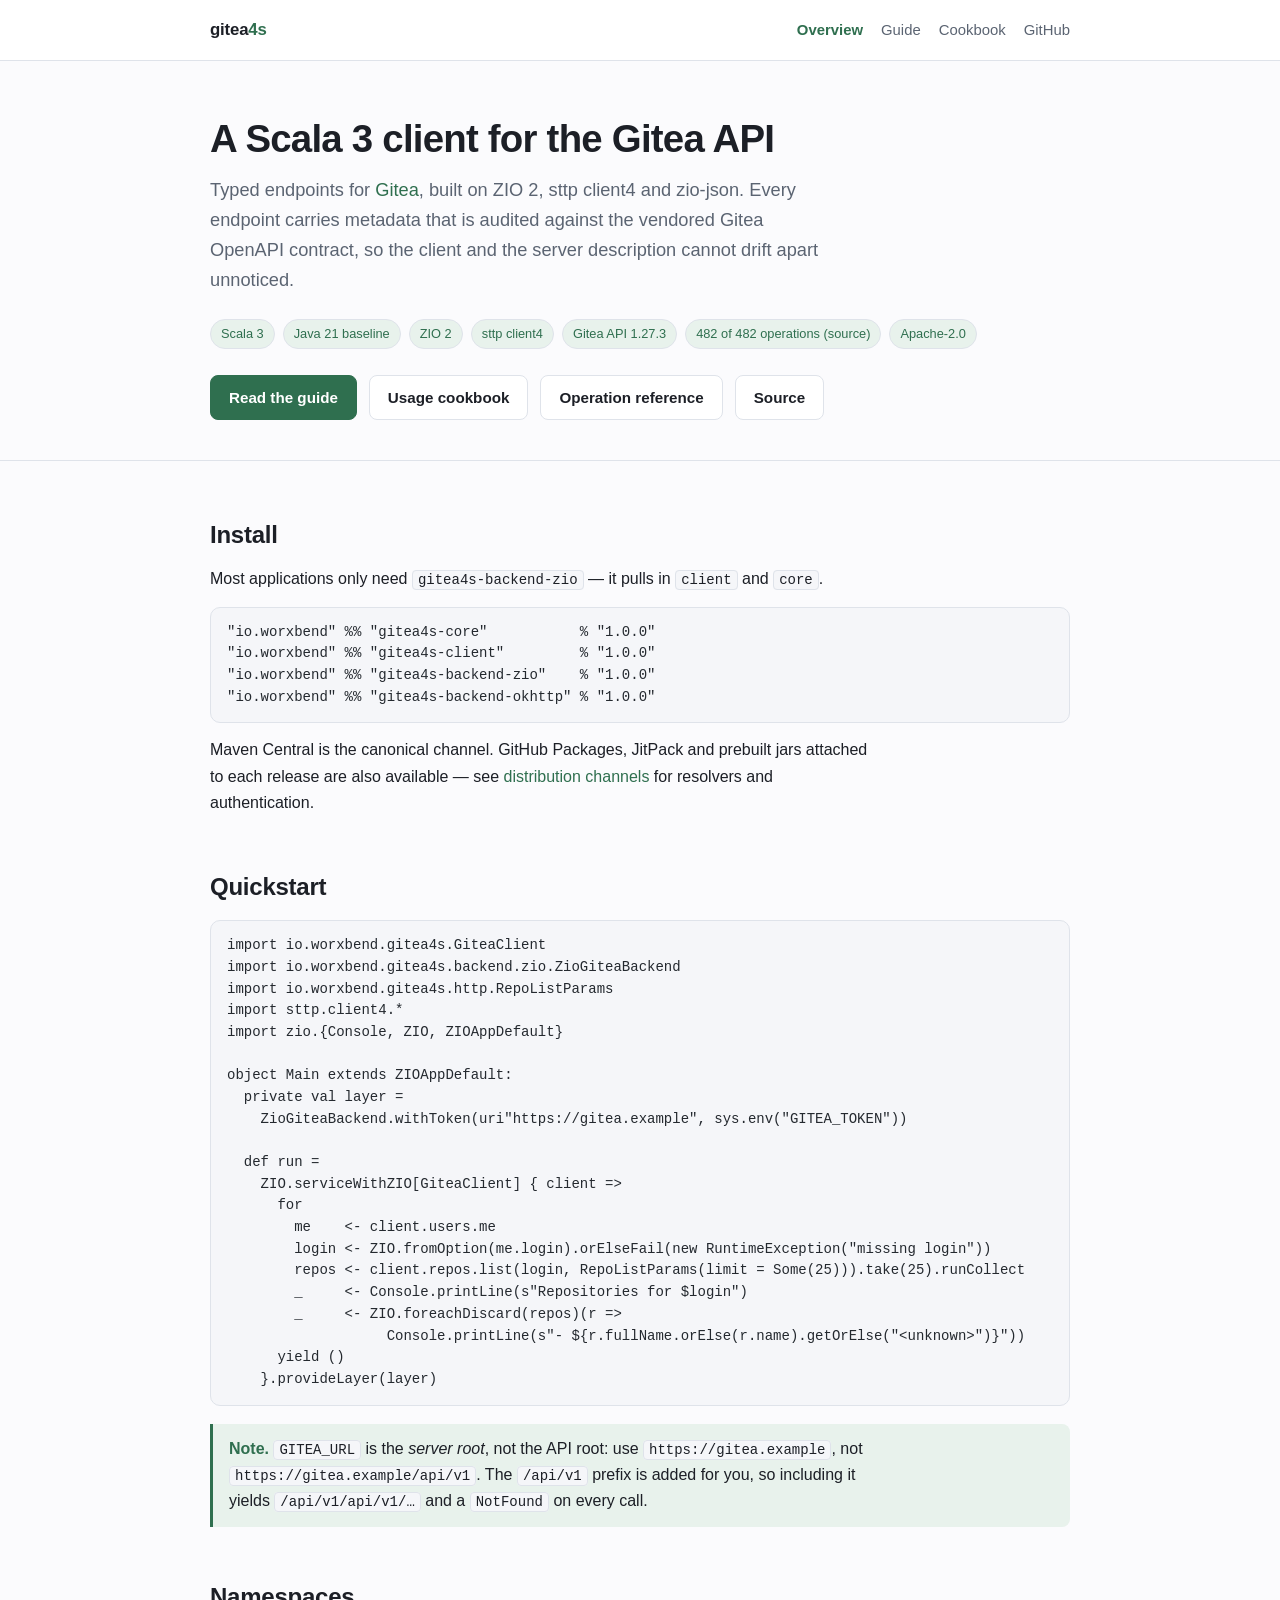
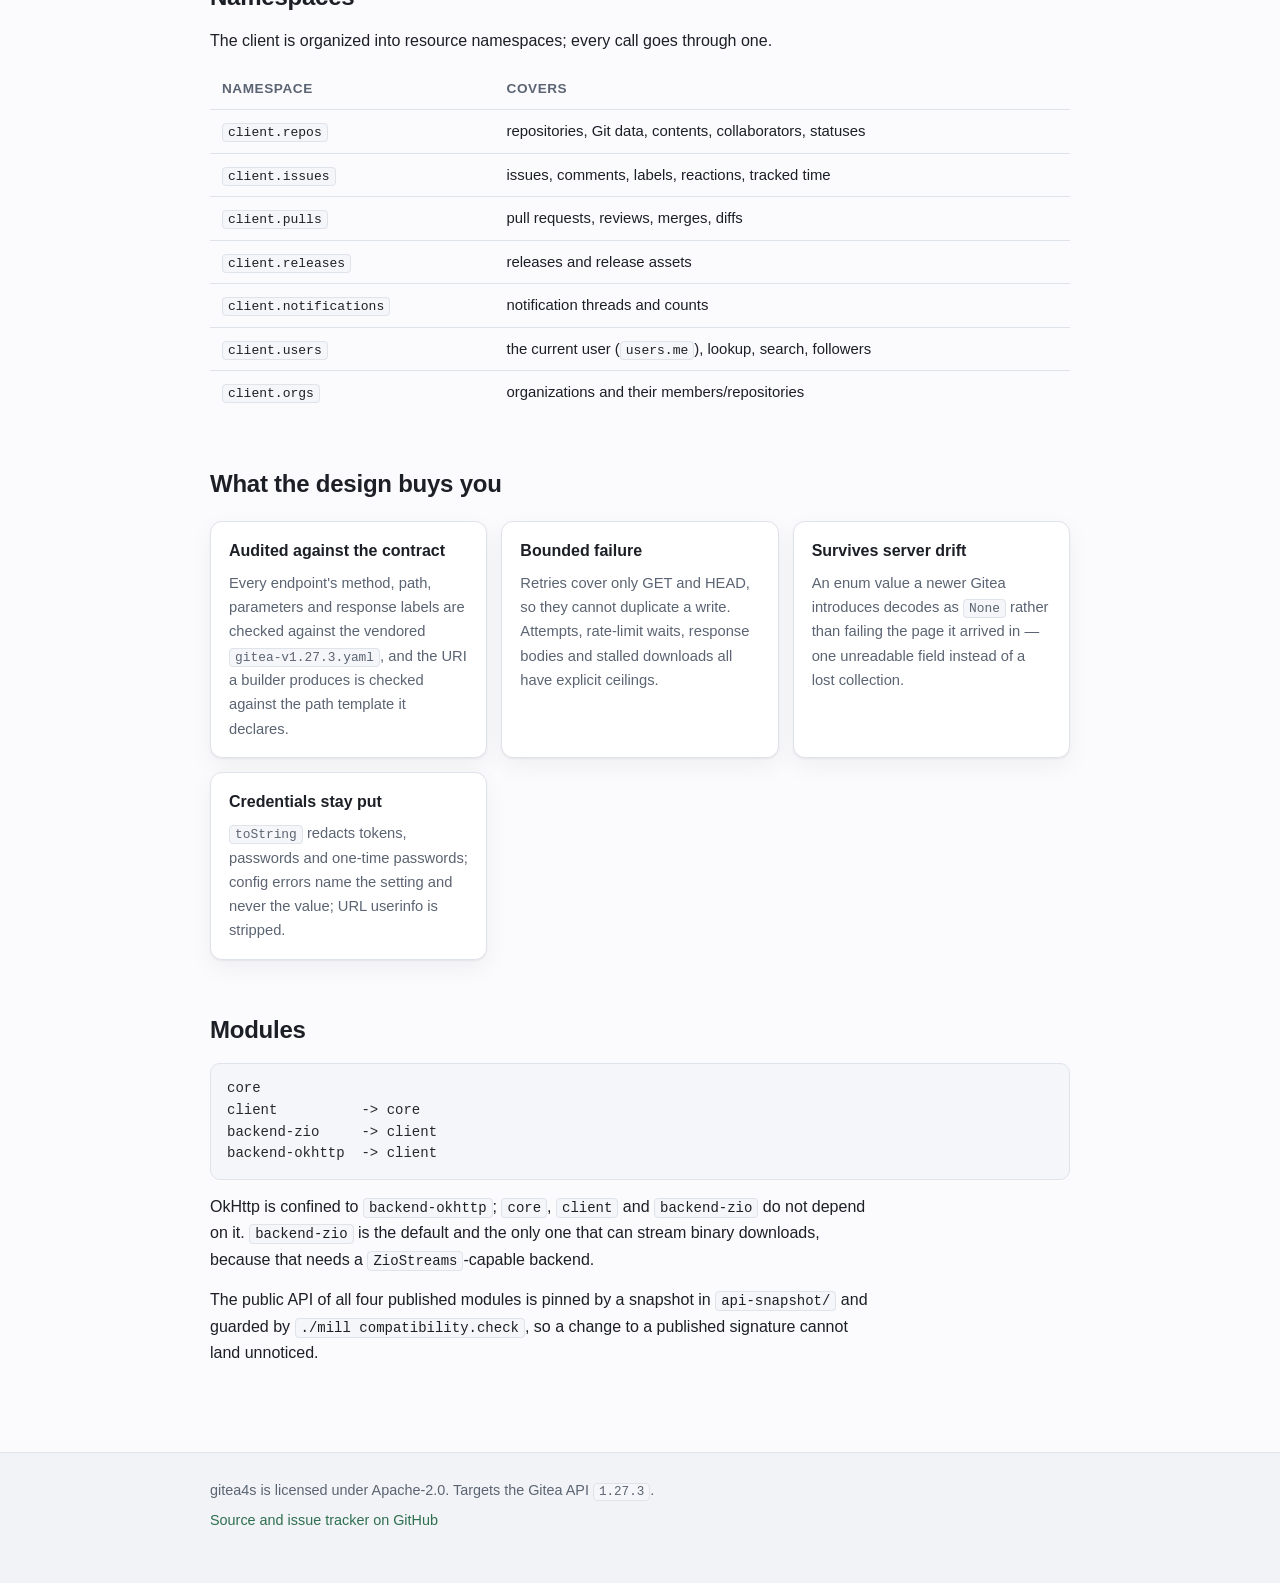
==== commit 3a98b8c0: "Cover all Gitea 1.27.3 operations with typed contract clients" ====
--- a/docs/index.html
+++ b/docs/index.html
@@ -35,12 +35,13 @@
       <span class="badge">ZIO 2</span>
       <span class="badge">sttp client4</span>
       <span class="badge">Gitea API 1.27.3</span>
-      <span class="badge">170 of 482 operations</span>
+      <span class="badge">482 of 482 operations (source)</span>
       <span class="badge">Apache-2.0</span>
     </div>
     <div class="cta">
       <a class="btn primary" href="guide.html">Read the guide</a>
       <a class="btn" href="cookbook.html">Usage cookbook</a>
+      <a class="btn" href="https://github.com/worxbend/gitea-scala-client/blob/master/docs/contract-operations.md">Operation reference</a>
       <a class="btn" href="https://github.com/worxbend/gitea-scala-client">Source</a>
     </div>
   </div>
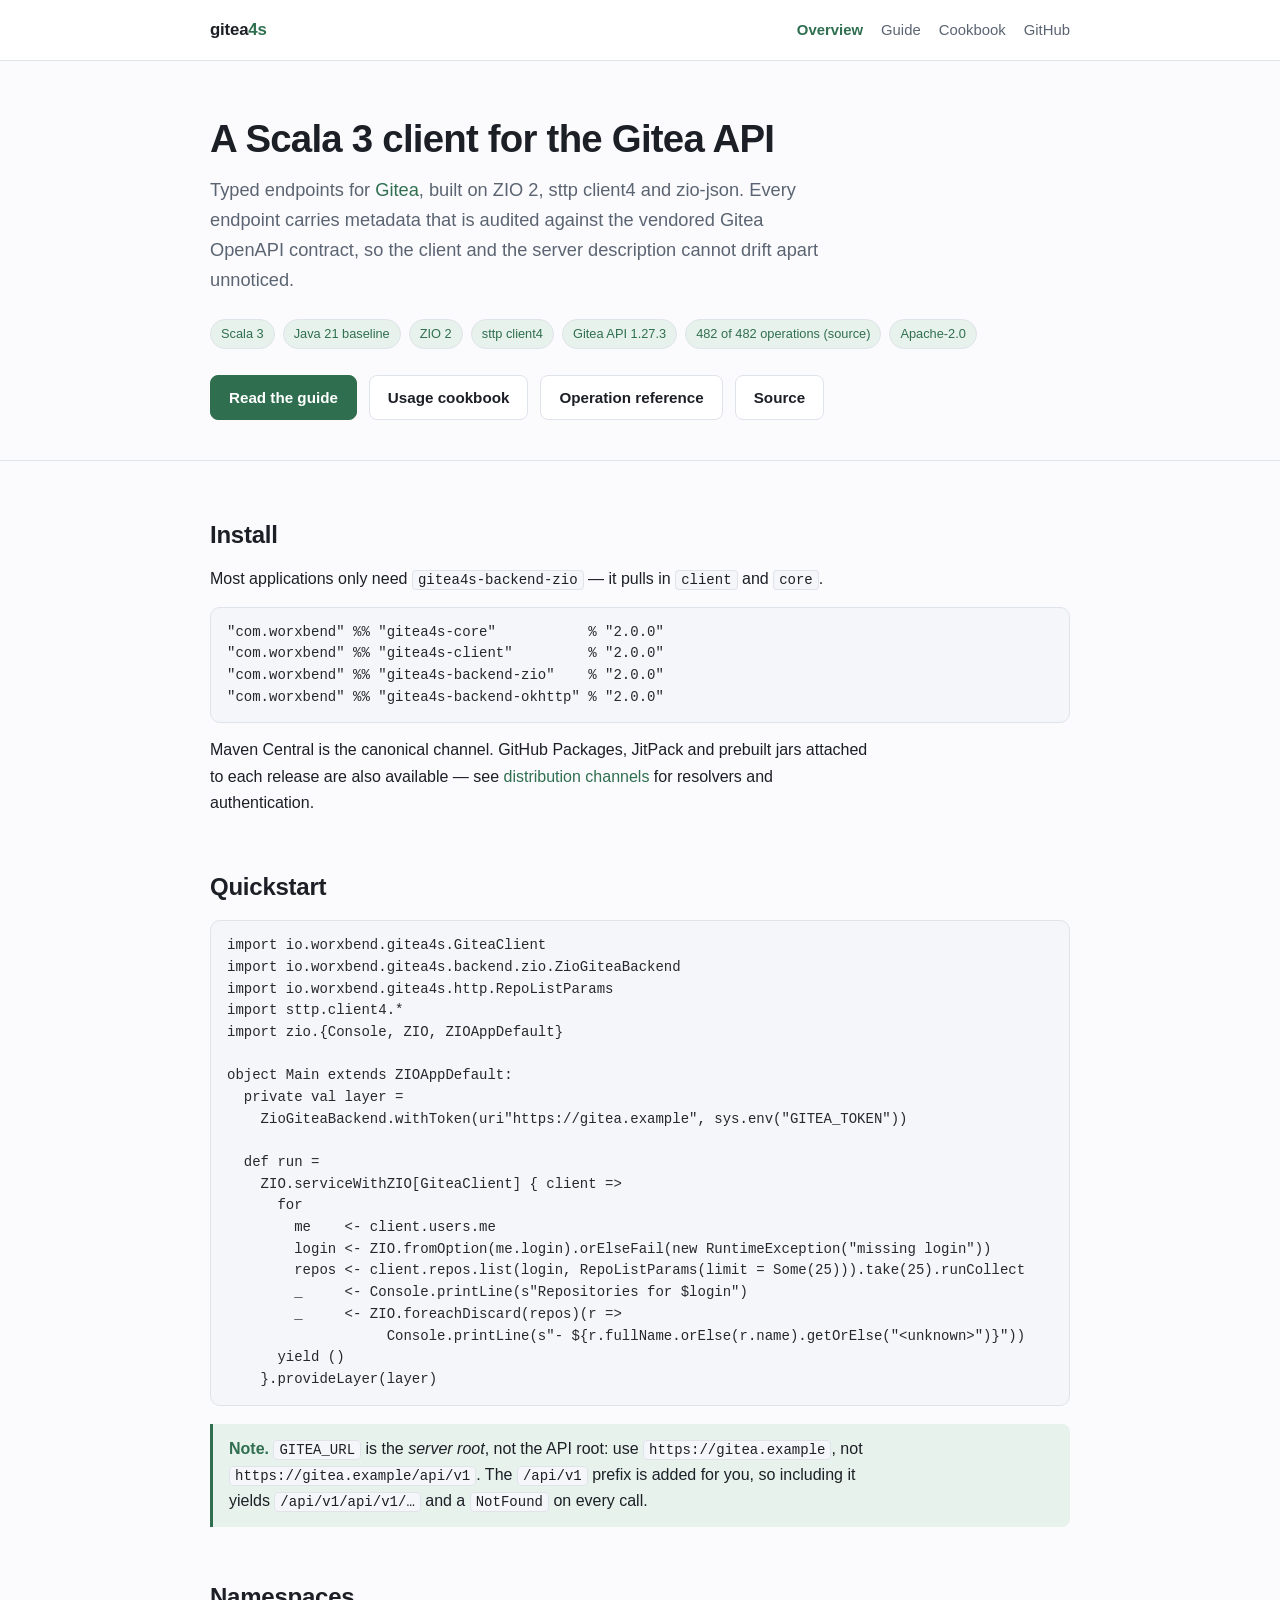
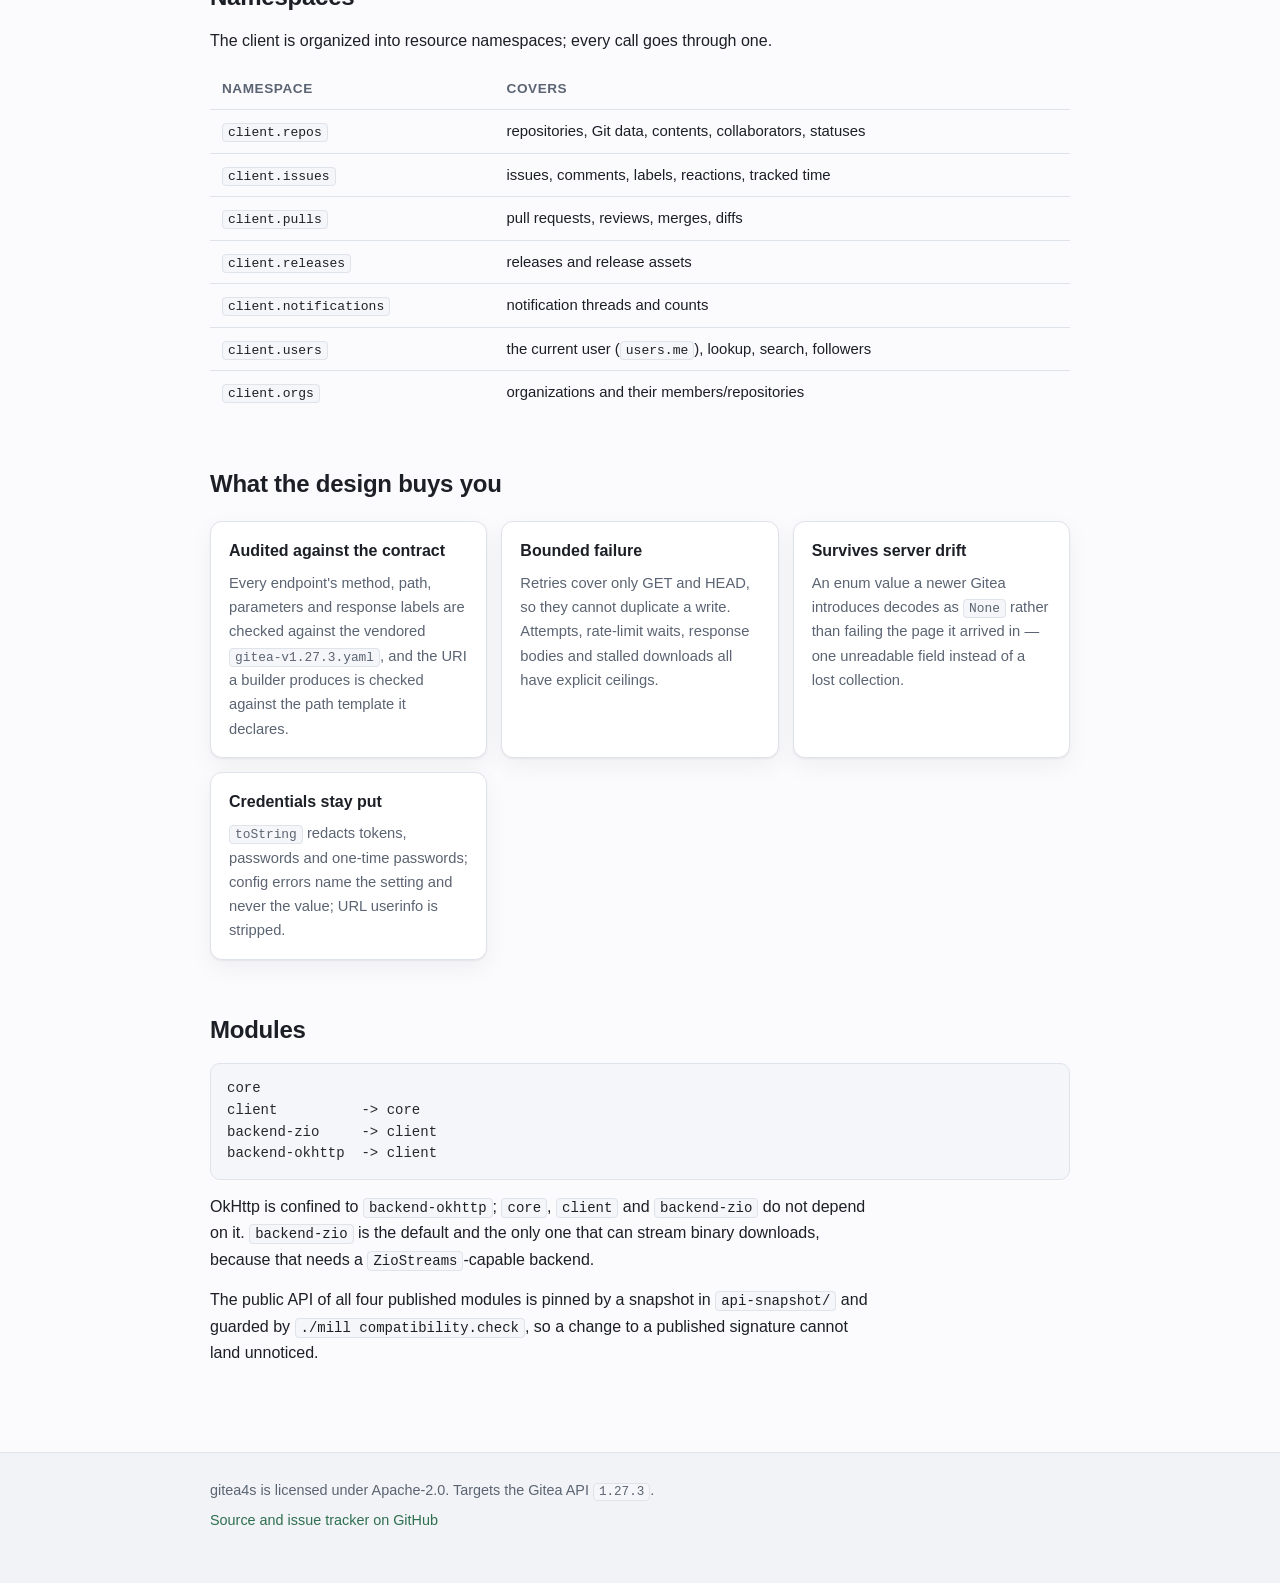
==== commit 28447286: "Release gitea4s 2.0.0" ====
--- a/docs/index.html
+++ b/docs/index.html
@@ -55,10 +55,10 @@
   <p>Most applications only need <code>gitea4s-backend-zio</code> — it pulls in
   <code>client</code> and <code>core</code>.</p>
 
-<pre><code>"io.worxbend" %% "gitea4s-core"           % "1.0.0"
-"io.worxbend" %% "gitea4s-client"         % "1.0.0"
-"io.worxbend" %% "gitea4s-backend-zio"    % "1.0.0"
-"io.worxbend" %% "gitea4s-backend-okhttp" % "1.0.0"</code></pre>
+<pre><code>"com.worxbend" %% "gitea4s-core"           % "2.0.0"
+"com.worxbend" %% "gitea4s-client"         % "2.0.0"
+"com.worxbend" %% "gitea4s-backend-zio"    % "2.0.0"
+"com.worxbend" %% "gitea4s-backend-okhttp" % "2.0.0"</code></pre>
 
   <p>Maven Central is the canonical channel. GitHub Packages, JitPack and prebuilt jars attached to
   each release are also available — see
